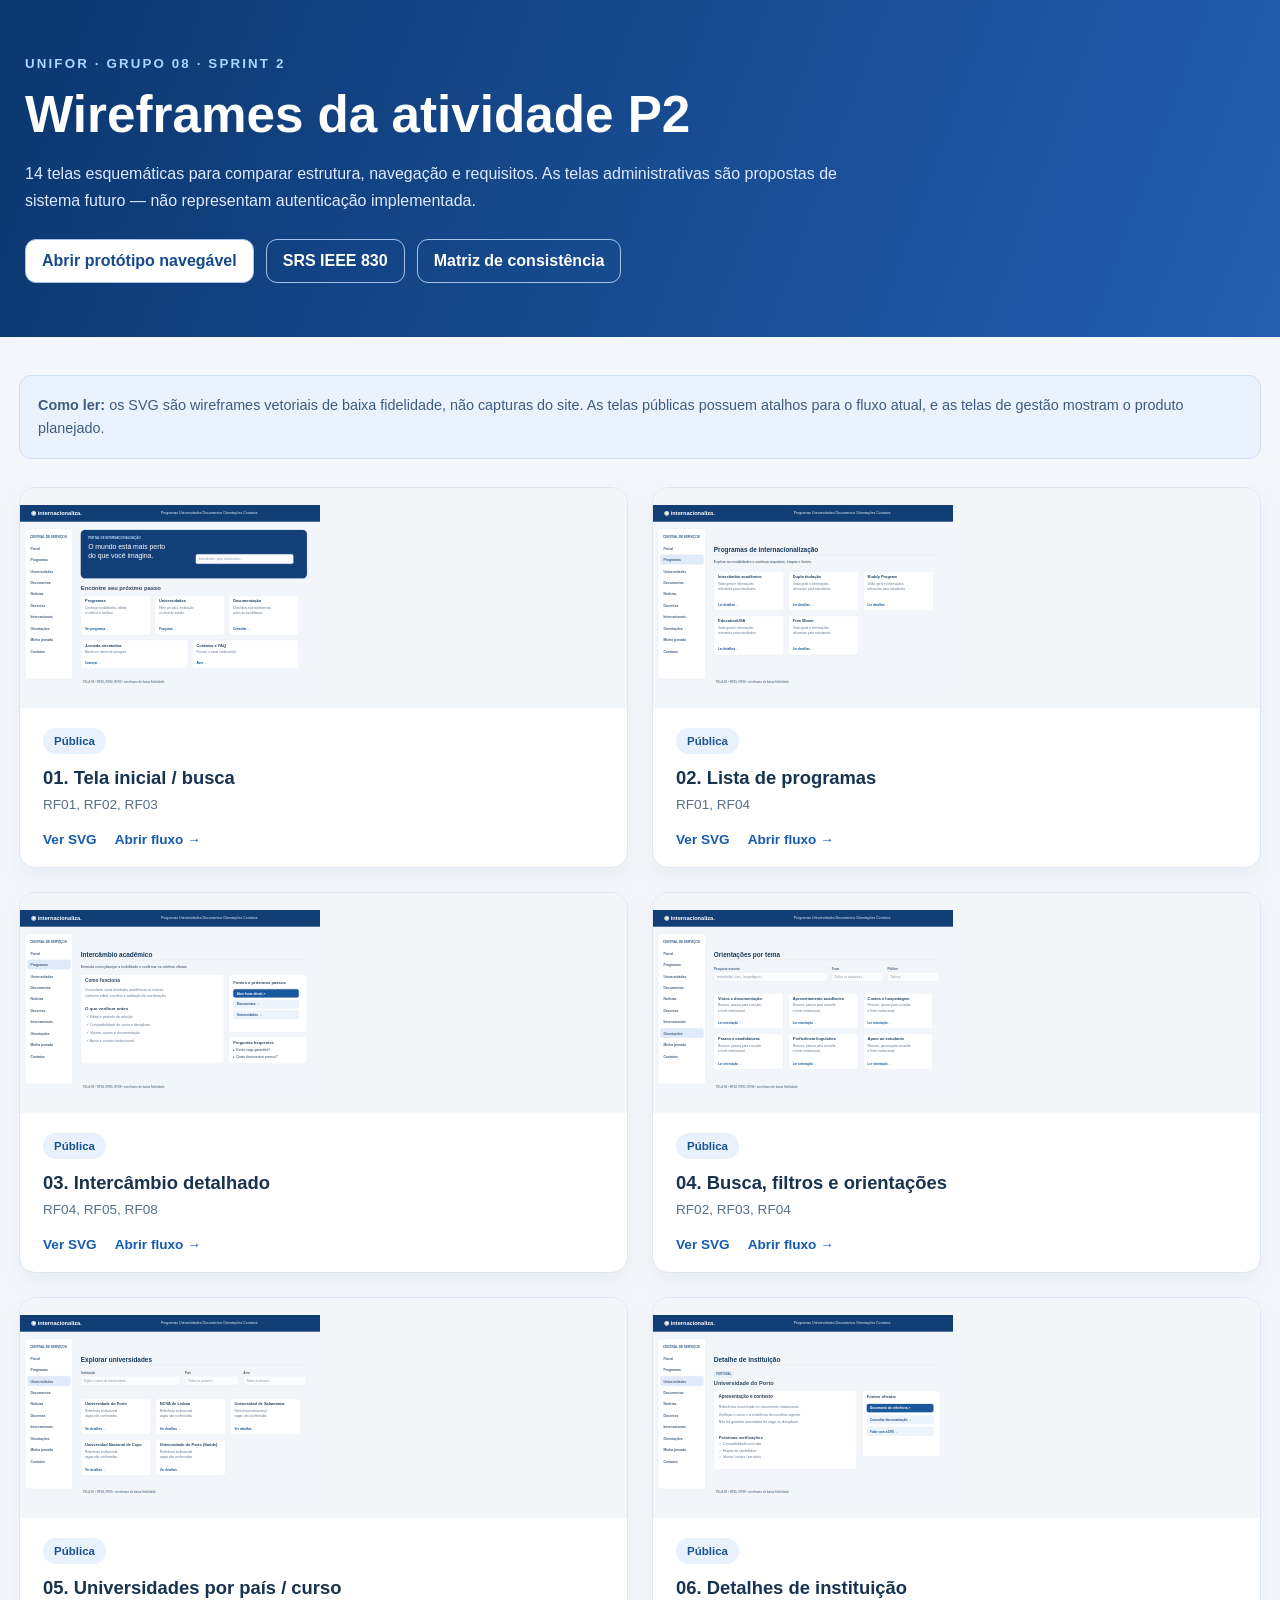
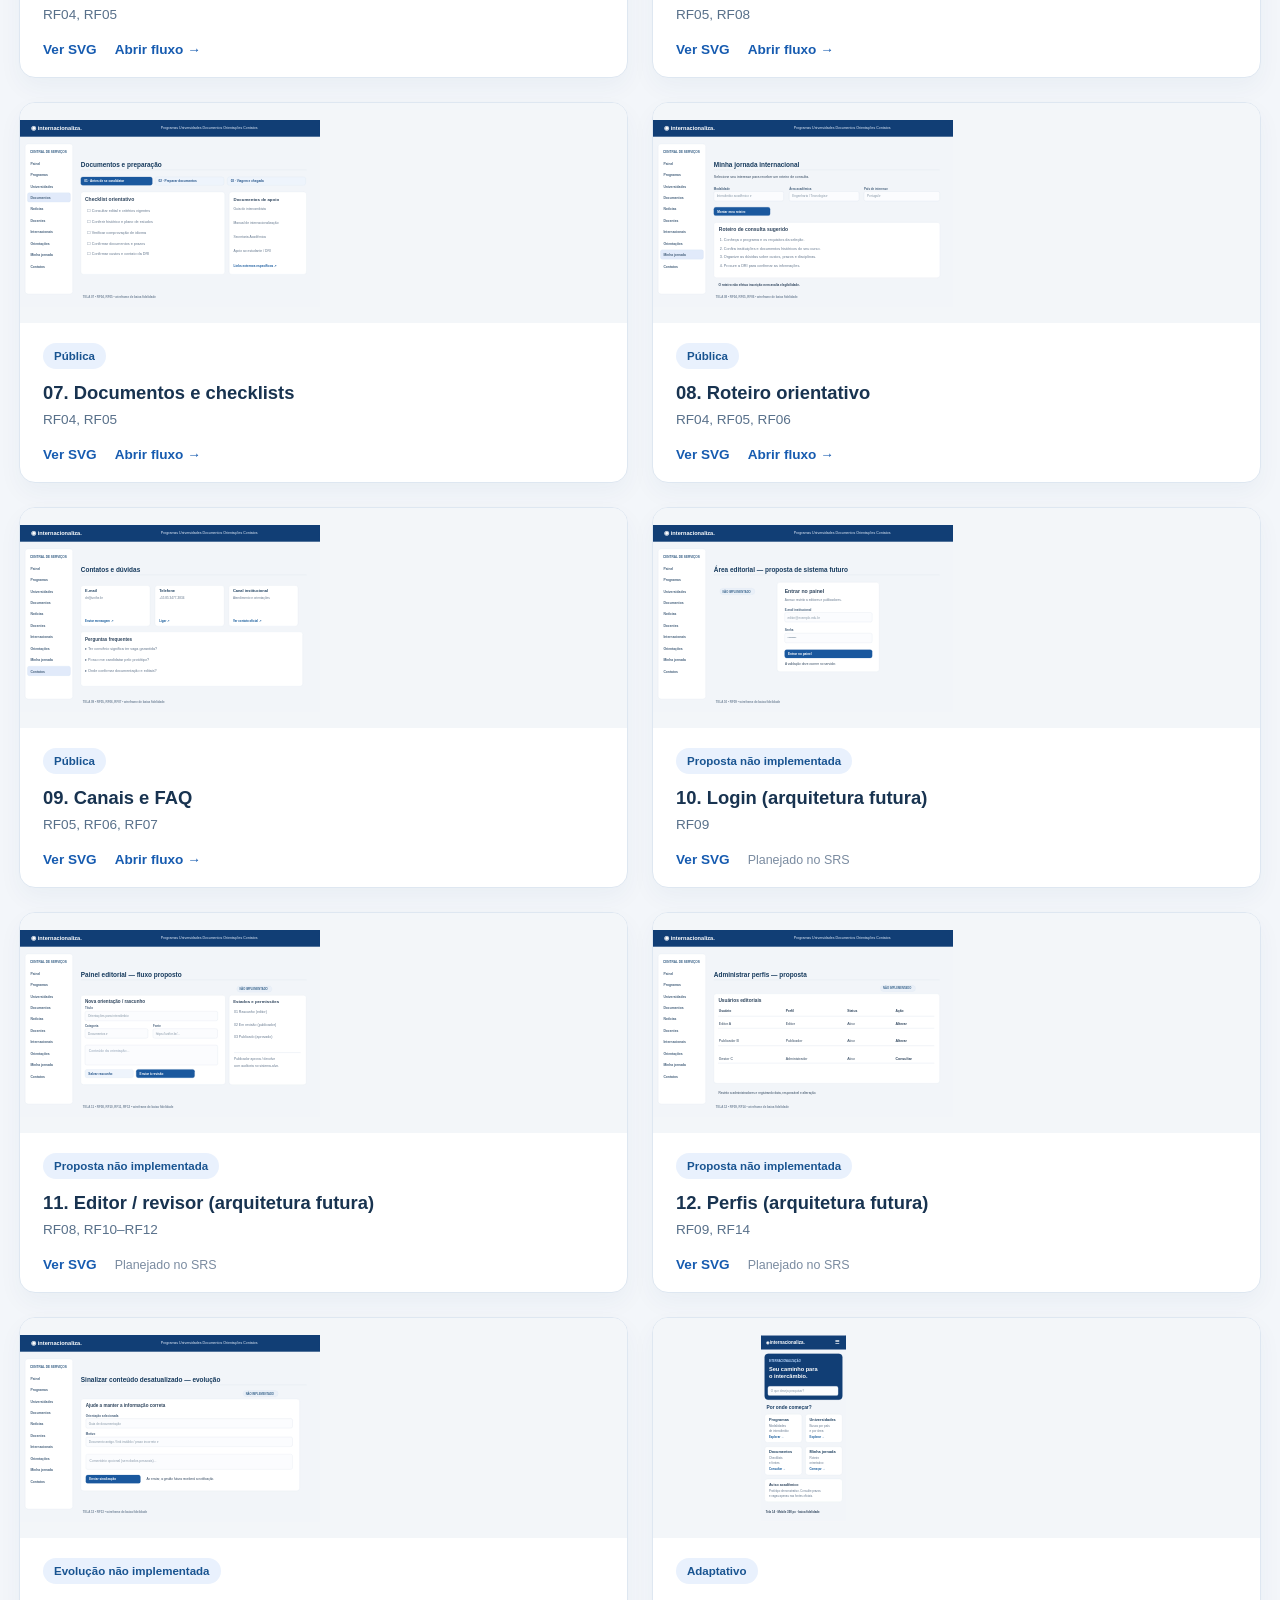
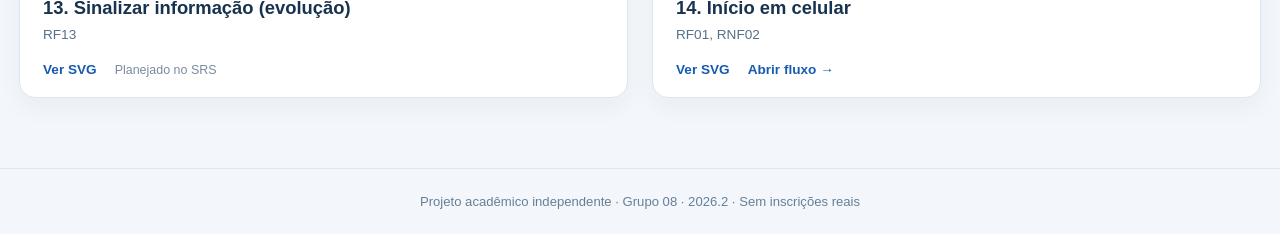
==== prototipo/wireframes/index.html @ 83072bd9 "feat(p2): SRS IEEE 830, UML revisada, matriz e 14 wireframes" ====
<!doctype html>
<html lang="pt-BR"><head><meta charset="UTF-8"><meta name="viewport" content="width=device-width,initial-scale=1"><meta name="description" content="Wireframes do Portal de Internacionalização do Grupo 08, Sprint 2">
<title>Wireframes P2 | Portal de Internacionalização — Grupo 08</title>
<style>
:root{font-family:Inter,Arial,sans-serif;color:#183350;background:#f3f6fa}*{box-sizing:border-box}body{margin:0}header{background:linear-gradient(110deg,#0b376f,#235eb0);color:white;padding:54px max(25px,calc((100vw - 1250px)/2))}header small{letter-spacing:.16em;color:#acd6ff;font-weight:800}header h1{font-size:clamp(2.1rem,4vw,3.3rem);margin:13px 0}header p{max-width:850px;line-height:1.7;color:#dfeaff}nav{display:flex;flex-wrap:wrap;gap:12px;margin-top:25px}nav a{border:1px solid #a6c2ea;padding:12px 16px;border-radius:11px;color:white;text-decoration:none;font-weight:700}nav a:first-child{background:#fff;color:#174a8b}.container{width:min(1250px,calc(100% - 38px));margin:38px auto 70px}.notice{background:#eaf2fe;border:1px solid #cee0f4;border-radius:12px;padding:18px;color:#405c7c;font-size:.9rem;line-height:1.6}.grid{display:grid;grid-template-columns:repeat(2,minmax(0,1fr));gap:24px;margin-top:28px}.card{background:white;border:1px solid #dee7f1;border-radius:16px;overflow:hidden;box-shadow:0 10px 25px #183f6b0b}.img{background:#f3f6f9;min-height:220px;display:flex;align-items:center}.img img{width:100%;display:block;aspect-ratio:16/10;object-fit:contain}.info{padding:20px 23px}.info h2{font-size:1.15rem;margin:13px 0 8px}.info p{color:#58708a;font-size:.85rem;margin:0}.tag{display:inline-block;background:#e9f1fd;padding:7px 11px;border-radius:30px;font-size:.72rem;font-weight:800;color:#195491}.links{display:flex;align-items:center;gap:18px;margin-top:20px;flex-wrap:wrap}.links a{color:#165bb0;font-weight:800;font-size:.85rem;text-decoration:none}.links span{color:#7a8ba0;font-size:.78rem}footer{text-align:center;border-top:1px solid #dce7ef;padding:25px;color:#667f99;font-size:.82rem}@media(max-width:780px){.grid{grid-template-columns:1fr}header{padding:36px 22px}.img{min-height:180px}}a:focus-visible{outline:3px solid #f8bb3b;outline-offset:4px}
</style>
</head><body><header><small>UNIFOR · GRUPO 08 · SPRINT 2</small><h1>Wireframes da atividade P2</h1><p>14 telas esquemáticas para comparar estrutura, navegação e requisitos. As telas administrativas são propostas de sistema futuro — não representam autenticação implementada.</p><nav><a href="../">Abrir protótipo navegável</a><a href="https://github.com/Ruan-levi/-requisitos-20262--grupo08/blob/main/Requisitos/Especificacao/06-SRS-IEEE830-P2.md">SRS IEEE 830</a><a href="https://github.com/Ruan-levi/-requisitos-20262--grupo08/blob/main/Requisitos/Especificacao/07-matriz-consistencia-P2.md">Matriz de consistência</a></nav></header><main class="container"><div class="notice"><strong>Como ler:</strong> os SVG são wireframes vetoriais de baixa fidelidade, não capturas do site. As telas públicas possuem atalhos para o fluxo atual, e as telas de gestão mostram o produto planejado.</div><section class="grid" aria-label="Lista de wireframes"><article class="card"><div class="img"><a href="./01-inicio.svg" aria-label="Visualizar Tela inicial / busca"><img src="./01-inicio.svg" alt="Wireframe Tela inicial / busca" loading="lazy"></a></div><div class="info"><span class="tag">Pública</span><h2>01. Tela inicial / busca</h2><p>RF01, RF02, RF03</p><div class="links"><a href="./01-inicio.svg">Ver SVG</a><a href="../#inicio">Abrir fluxo →</a></div></div></article>
<article class="card"><div class="img"><a href="./02-programas.svg" aria-label="Visualizar Lista de programas"><img src="./02-programas.svg" alt="Wireframe Lista de programas" loading="lazy"></a></div><div class="info"><span class="tag">Pública</span><h2>02. Lista de programas</h2><p>RF01, RF04</p><div class="links"><a href="./02-programas.svg">Ver SVG</a><a href="../#/programas">Abrir fluxo →</a></div></div></article>
<article class="card"><div class="img"><a href="./03-programa-detalhe.svg" aria-label="Visualizar Intercâmbio detalhado"><img src="./03-programa-detalhe.svg" alt="Wireframe Intercâmbio detalhado" loading="lazy"></a></div><div class="info"><span class="tag">Pública</span><h2>03. Intercâmbio detalhado</h2><p>RF04, RF05, RF08</p><div class="links"><a href="./03-programa-detalhe.svg">Ver SVG</a><a href="../#/programas/intercambio">Abrir fluxo →</a></div></div></article>
<article class="card"><div class="img"><a href="./04-orientacoes.svg" aria-label="Visualizar Busca, filtros e orientações"><img src="./04-orientacoes.svg" alt="Wireframe Busca, filtros e orientações" loading="lazy"></a></div><div class="info"><span class="tag">Pública</span><h2>04. Busca, filtros e orientações</h2><p>RF02, RF03, RF04</p><div class="links"><a href="./04-orientacoes.svg">Ver SVG</a><a href="../#/orientacoes">Abrir fluxo →</a></div></div></article>
<article class="card"><div class="img"><a href="./05-universidades.svg" aria-label="Visualizar Universidades por país / curso"><img src="./05-universidades.svg" alt="Wireframe Universidades por país / curso" loading="lazy"></a></div><div class="info"><span class="tag">Pública</span><h2>05. Universidades por país / curso</h2><p>RF04, RF05</p><div class="links"><a href="./05-universidades.svg">Ver SVG</a><a href="../#/universidades">Abrir fluxo →</a></div></div></article>
<article class="card"><div class="img"><a href="./06-universidade-detalhe.svg" aria-label="Visualizar Detalhes de instituição"><img src="./06-universidade-detalhe.svg" alt="Wireframe Detalhes de instituição" loading="lazy"></a></div><div class="info"><span class="tag">Pública</span><h2>06. Detalhes de instituição</h2><p>RF05, RF08</p><div class="links"><a href="./06-universidade-detalhe.svg">Ver SVG</a><a href="../#/universidades">Abrir fluxo →</a></div></div></article>
<article class="card"><div class="img"><a href="./07-documentacao.svg" aria-label="Visualizar Documentos e checklists"><img src="./07-documentacao.svg" alt="Wireframe Documentos e checklists" loading="lazy"></a></div><div class="info"><span class="tag">Pública</span><h2>07. Documentos e checklists</h2><p>RF04, RF05</p><div class="links"><a href="./07-documentacao.svg">Ver SVG</a><a href="../#/documentos">Abrir fluxo →</a></div></div></article>
<article class="card"><div class="img"><a href="./08-jornada.svg" aria-label="Visualizar Roteiro orientativo"><img src="./08-jornada.svg" alt="Wireframe Roteiro orientativo" loading="lazy"></a></div><div class="info"><span class="tag">Pública</span><h2>08. Roteiro orientativo</h2><p>RF04, RF05, RF06</p><div class="links"><a href="./08-jornada.svg">Ver SVG</a><a href="../#/planejar">Abrir fluxo →</a></div></div></article>
<article class="card"><div class="img"><a href="./09-contatos.svg" aria-label="Visualizar Canais e FAQ"><img src="./09-contatos.svg" alt="Wireframe Canais e FAQ" loading="lazy"></a></div><div class="info"><span class="tag">Pública</span><h2>09. Canais e FAQ</h2><p>RF05, RF06, RF07</p><div class="links"><a href="./09-contatos.svg">Ver SVG</a><a href="../#/contatos">Abrir fluxo →</a></div></div></article>
<article class="card"><div class="img"><a href="./10-login-editorial.svg" aria-label="Visualizar Login (arquitetura futura)"><img src="./10-login-editorial.svg" alt="Wireframe Login (arquitetura futura)" loading="lazy"></a></div><div class="info"><span class="tag">Proposta não implementada</span><h2>10. Login (arquitetura futura)</h2><p>RF09</p><div class="links"><a href="./10-login-editorial.svg">Ver SVG</a><span>Planejado no SRS</span></div></div></article>
<article class="card"><div class="img"><a href="./11-gestao-conteudo.svg" aria-label="Visualizar Editor / revisor (arquitetura futura)"><img src="./11-gestao-conteudo.svg" alt="Wireframe Editor / revisor (arquitetura futura)" loading="lazy"></a></div><div class="info"><span class="tag">Proposta não implementada</span><h2>11. Editor / revisor (arquitetura futura)</h2><p>RF08, RF10–RF12</p><div class="links"><a href="./11-gestao-conteudo.svg">Ver SVG</a><span>Planejado no SRS</span></div></div></article>
<article class="card"><div class="img"><a href="./12-permissoes.svg" aria-label="Visualizar Perfis (arquitetura futura)"><img src="./12-permissoes.svg" alt="Wireframe Perfis (arquitetura futura)" loading="lazy"></a></div><div class="info"><span class="tag">Proposta não implementada</span><h2>12. Perfis (arquitetura futura)</h2><p>RF09, RF14</p><div class="links"><a href="./12-permissoes.svg">Ver SVG</a><span>Planejado no SRS</span></div></div></article>
<article class="card"><div class="img"><a href="./13-sinalizacao.svg" aria-label="Visualizar Sinalizar informação (evolução)"><img src="./13-sinalizacao.svg" alt="Wireframe Sinalizar informação (evolução)" loading="lazy"></a></div><div class="info"><span class="tag">Evolução não implementada</span><h2>13. Sinalizar informação (evolução)</h2><p>RF13</p><div class="links"><a href="./13-sinalizacao.svg">Ver SVG</a><span>Planejado no SRS</span></div></div></article>
<article class="card"><div class="img"><a href="./14-inicio-mobile.svg" aria-label="Visualizar Início em celular"><img src="./14-inicio-mobile.svg" alt="Wireframe Início em celular" loading="lazy"></a></div><div class="info"><span class="tag">Adaptativo</span><h2>14. Início em celular</h2><p>RF01, RNF02</p><div class="links"><a href="./14-inicio-mobile.svg">Ver SVG</a><a href="../#inicio">Abrir fluxo →</a></div></div></article></section></main><footer>Projeto acadêmico independente · Grupo 08 · 2026.2 · Sem inscrições reais</footer></body></html>
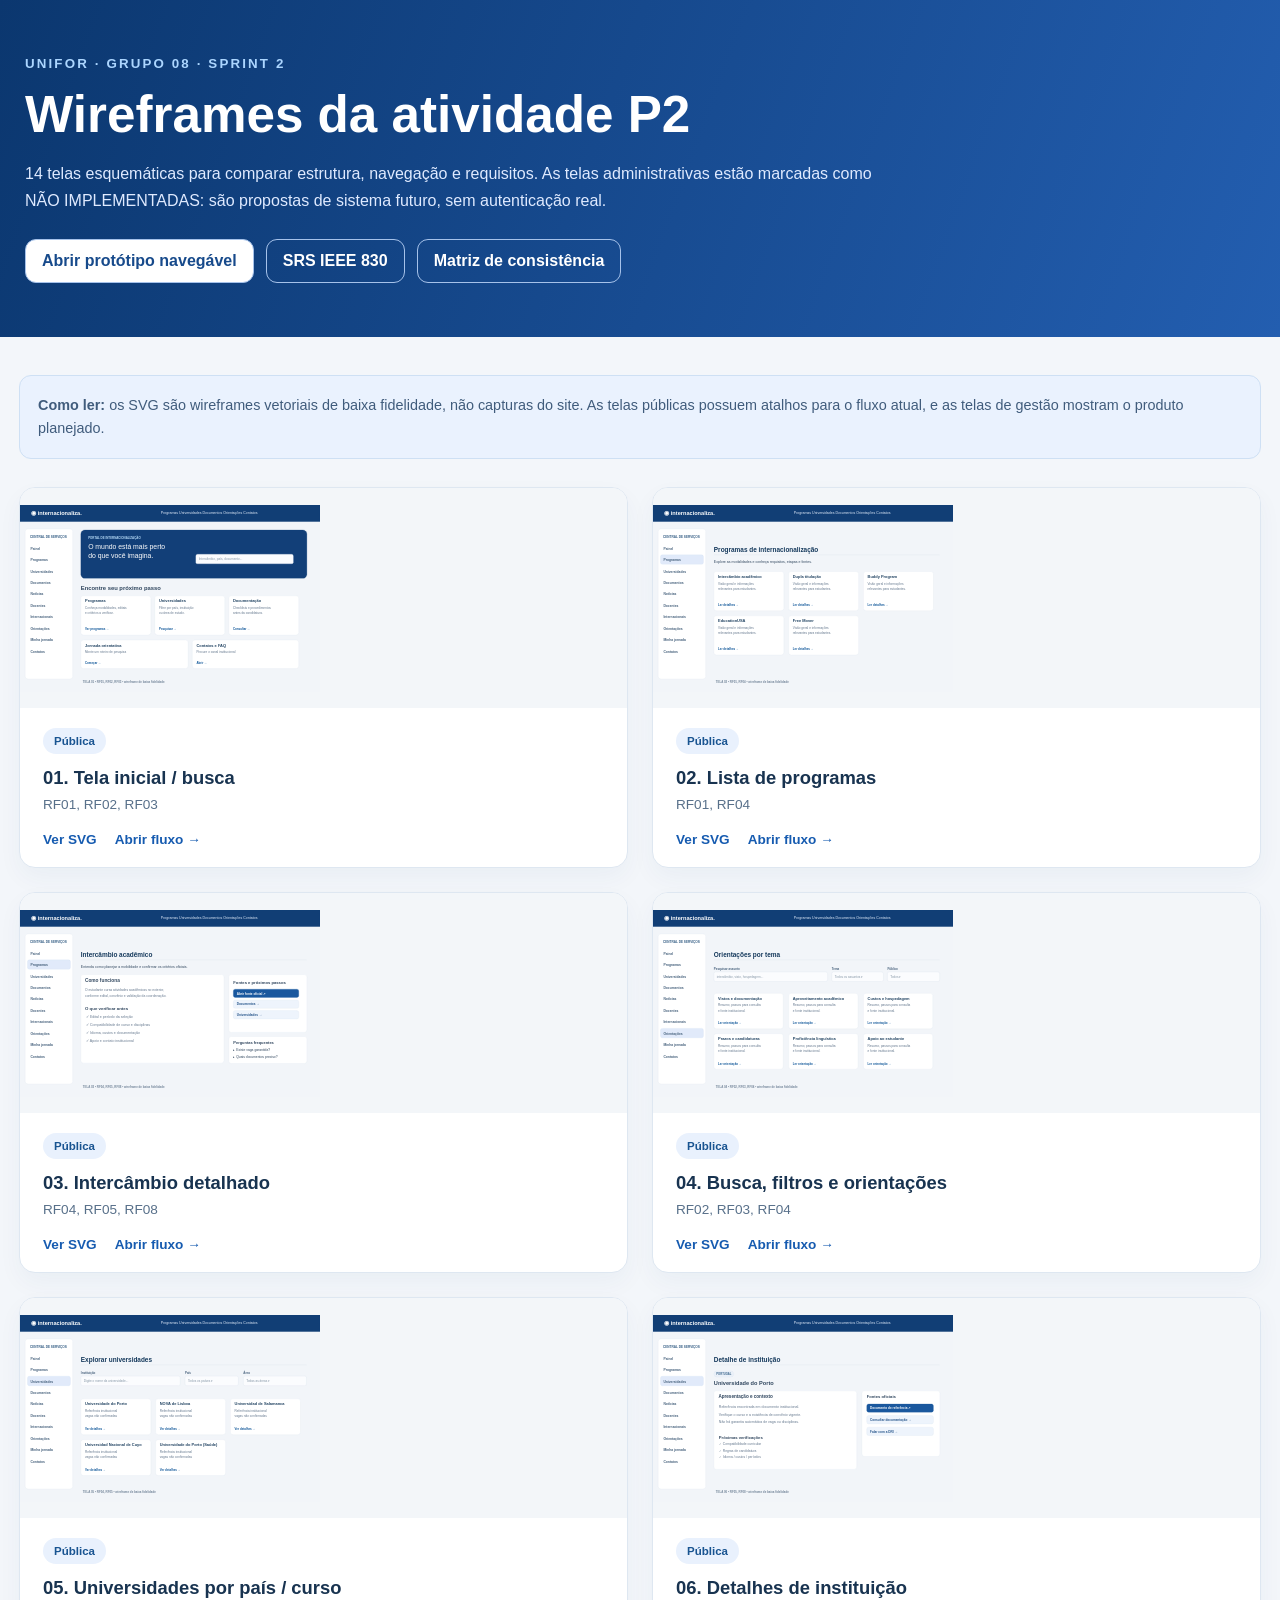
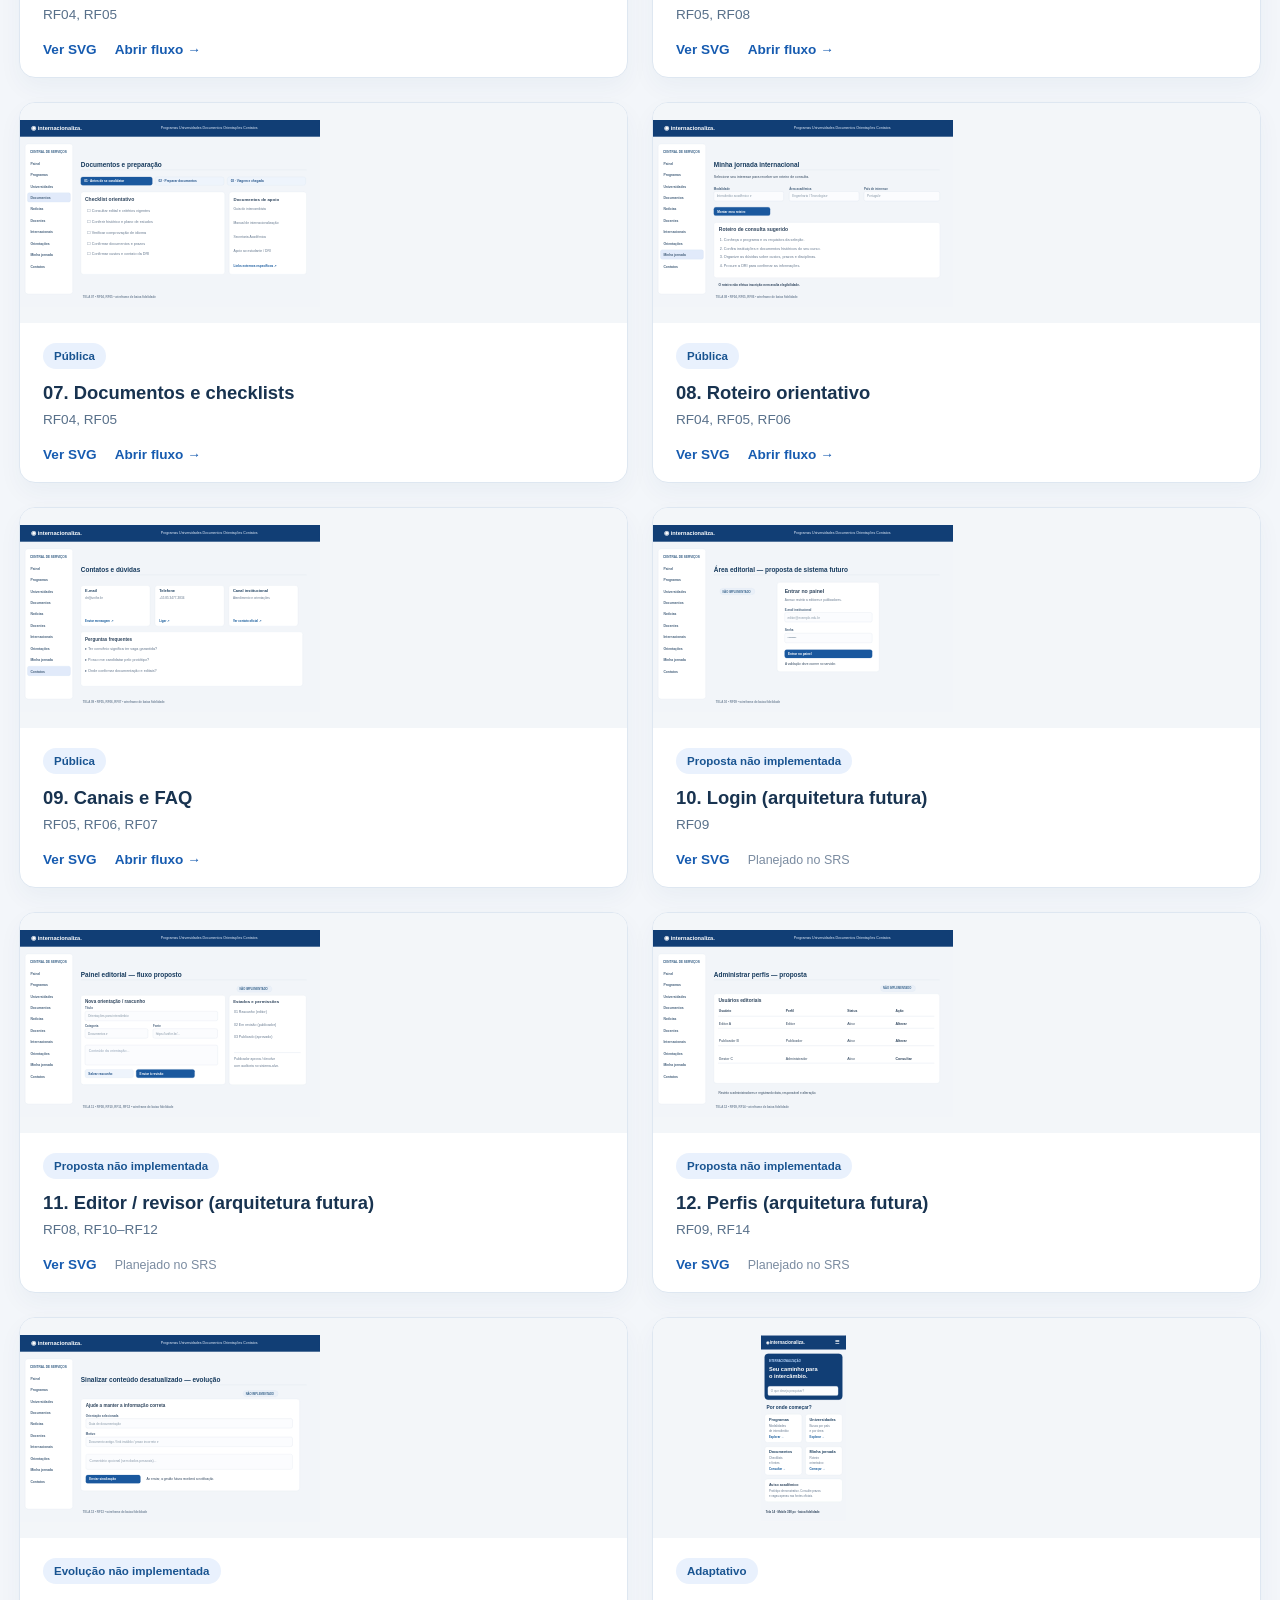
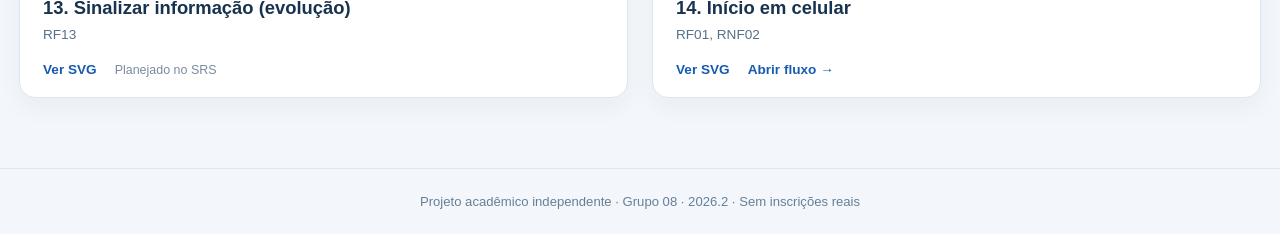
==== commit 685f9701: "fix(p2): explicitar escopo de wireframes e validar aviso flexivelmente" ====
--- a/prototipo/wireframes/index.html
+++ b/prototipo/wireframes/index.html
@@ -4,7 +4,7 @@
 <style>
 :root{font-family:Inter,Arial,sans-serif;color:#183350;background:#f3f6fa}*{box-sizing:border-box}body{margin:0}header{background:linear-gradient(110deg,#0b376f,#235eb0);color:white;padding:54px max(25px,calc((100vw - 1250px)/2))}header small{letter-spacing:.16em;color:#acd6ff;font-weight:800}header h1{font-size:clamp(2.1rem,4vw,3.3rem);margin:13px 0}header p{max-width:850px;line-height:1.7;color:#dfeaff}nav{display:flex;flex-wrap:wrap;gap:12px;margin-top:25px}nav a{border:1px solid #a6c2ea;padding:12px 16px;border-radius:11px;color:white;text-decoration:none;font-weight:700}nav a:first-child{background:#fff;color:#174a8b}.container{width:min(1250px,calc(100% - 38px));margin:38px auto 70px}.notice{background:#eaf2fe;border:1px solid #cee0f4;border-radius:12px;padding:18px;color:#405c7c;font-size:.9rem;line-height:1.6}.grid{display:grid;grid-template-columns:repeat(2,minmax(0,1fr));gap:24px;margin-top:28px}.card{background:white;border:1px solid #dee7f1;border-radius:16px;overflow:hidden;box-shadow:0 10px 25px #183f6b0b}.img{background:#f3f6f9;min-height:220px;display:flex;align-items:center}.img img{width:100%;display:block;aspect-ratio:16/10;object-fit:contain}.info{padding:20px 23px}.info h2{font-size:1.15rem;margin:13px 0 8px}.info p{color:#58708a;font-size:.85rem;margin:0}.tag{display:inline-block;background:#e9f1fd;padding:7px 11px;border-radius:30px;font-size:.72rem;font-weight:800;color:#195491}.links{display:flex;align-items:center;gap:18px;margin-top:20px;flex-wrap:wrap}.links a{color:#165bb0;font-weight:800;font-size:.85rem;text-decoration:none}.links span{color:#7a8ba0;font-size:.78rem}footer{text-align:center;border-top:1px solid #dce7ef;padding:25px;color:#667f99;font-size:.82rem}@media(max-width:780px){.grid{grid-template-columns:1fr}header{padding:36px 22px}.img{min-height:180px}}a:focus-visible{outline:3px solid #f8bb3b;outline-offset:4px}
 </style>
-</head><body><header><small>UNIFOR · GRUPO 08 · SPRINT 2</small><h1>Wireframes da atividade P2</h1><p>14 telas esquemáticas para comparar estrutura, navegação e requisitos. As telas administrativas são propostas de sistema futuro — não representam autenticação implementada.</p><nav><a href="../">Abrir protótipo navegável</a><a href="https://github.com/Ruan-levi/-requisitos-20262--grupo08/blob/main/Requisitos/Especificacao/06-SRS-IEEE830-P2.md">SRS IEEE 830</a><a href="https://github.com/Ruan-levi/-requisitos-20262--grupo08/blob/main/Requisitos/Especificacao/07-matriz-consistencia-P2.md">Matriz de consistência</a></nav></header><main class="container"><div class="notice"><strong>Como ler:</strong> os SVG são wireframes vetoriais de baixa fidelidade, não capturas do site. As telas públicas possuem atalhos para o fluxo atual, e as telas de gestão mostram o produto planejado.</div><section class="grid" aria-label="Lista de wireframes"><article class="card"><div class="img"><a href="./01-inicio.svg" aria-label="Visualizar Tela inicial / busca"><img src="./01-inicio.svg" alt="Wireframe Tela inicial / busca" loading="lazy"></a></div><div class="info"><span class="tag">Pública</span><h2>01. Tela inicial / busca</h2><p>RF01, RF02, RF03</p><div class="links"><a href="./01-inicio.svg">Ver SVG</a><a href="../#inicio">Abrir fluxo →</a></div></div></article>
+</head><body><header><small>UNIFOR · GRUPO 08 · SPRINT 2</small><h1>Wireframes da atividade P2</h1><p>14 telas esquemáticas para comparar estrutura, navegação e requisitos. As telas administrativas estão marcadas como NÃO IMPLEMENTADAS: são propostas de sistema futuro, sem autenticação real.</p><nav><a href="../">Abrir protótipo navegável</a><a href="https://github.com/Ruan-levi/-requisitos-20262--grupo08/blob/main/Requisitos/Especificacao/06-SRS-IEEE830-P2.md">SRS IEEE 830</a><a href="https://github.com/Ruan-levi/-requisitos-20262--grupo08/blob/main/Requisitos/Especificacao/07-matriz-consistencia-P2.md">Matriz de consistência</a></nav></header><main class="container"><div class="notice"><strong>Como ler:</strong> os SVG são wireframes vetoriais de baixa fidelidade, não capturas do site. As telas públicas possuem atalhos para o fluxo atual, e as telas de gestão mostram o produto planejado.</div><section class="grid" aria-label="Lista de wireframes"><article class="card"><div class="img"><a href="./01-inicio.svg" aria-label="Visualizar Tela inicial / busca"><img src="./01-inicio.svg" alt="Wireframe Tela inicial / busca" loading="lazy"></a></div><div class="info"><span class="tag">Pública</span><h2>01. Tela inicial / busca</h2><p>RF01, RF02, RF03</p><div class="links"><a href="./01-inicio.svg">Ver SVG</a><a href="../#inicio">Abrir fluxo →</a></div></div></article>
 <article class="card"><div class="img"><a href="./02-programas.svg" aria-label="Visualizar Lista de programas"><img src="./02-programas.svg" alt="Wireframe Lista de programas" loading="lazy"></a></div><div class="info"><span class="tag">Pública</span><h2>02. Lista de programas</h2><p>RF01, RF04</p><div class="links"><a href="./02-programas.svg">Ver SVG</a><a href="../#/programas">Abrir fluxo →</a></div></div></article>
 <article class="card"><div class="img"><a href="./03-programa-detalhe.svg" aria-label="Visualizar Intercâmbio detalhado"><img src="./03-programa-detalhe.svg" alt="Wireframe Intercâmbio detalhado" loading="lazy"></a></div><div class="info"><span class="tag">Pública</span><h2>03. Intercâmbio detalhado</h2><p>RF04, RF05, RF08</p><div class="links"><a href="./03-programa-detalhe.svg">Ver SVG</a><a href="../#/programas/intercambio">Abrir fluxo →</a></div></div></article>
 <article class="card"><div class="img"><a href="./04-orientacoes.svg" aria-label="Visualizar Busca, filtros e orientações"><img src="./04-orientacoes.svg" alt="Wireframe Busca, filtros e orientações" loading="lazy"></a></div><div class="info"><span class="tag">Pública</span><h2>04. Busca, filtros e orientações</h2><p>RF02, RF03, RF04</p><div class="links"><a href="./04-orientacoes.svg">Ver SVG</a><a href="../#/orientacoes">Abrir fluxo →</a></div></div></article>
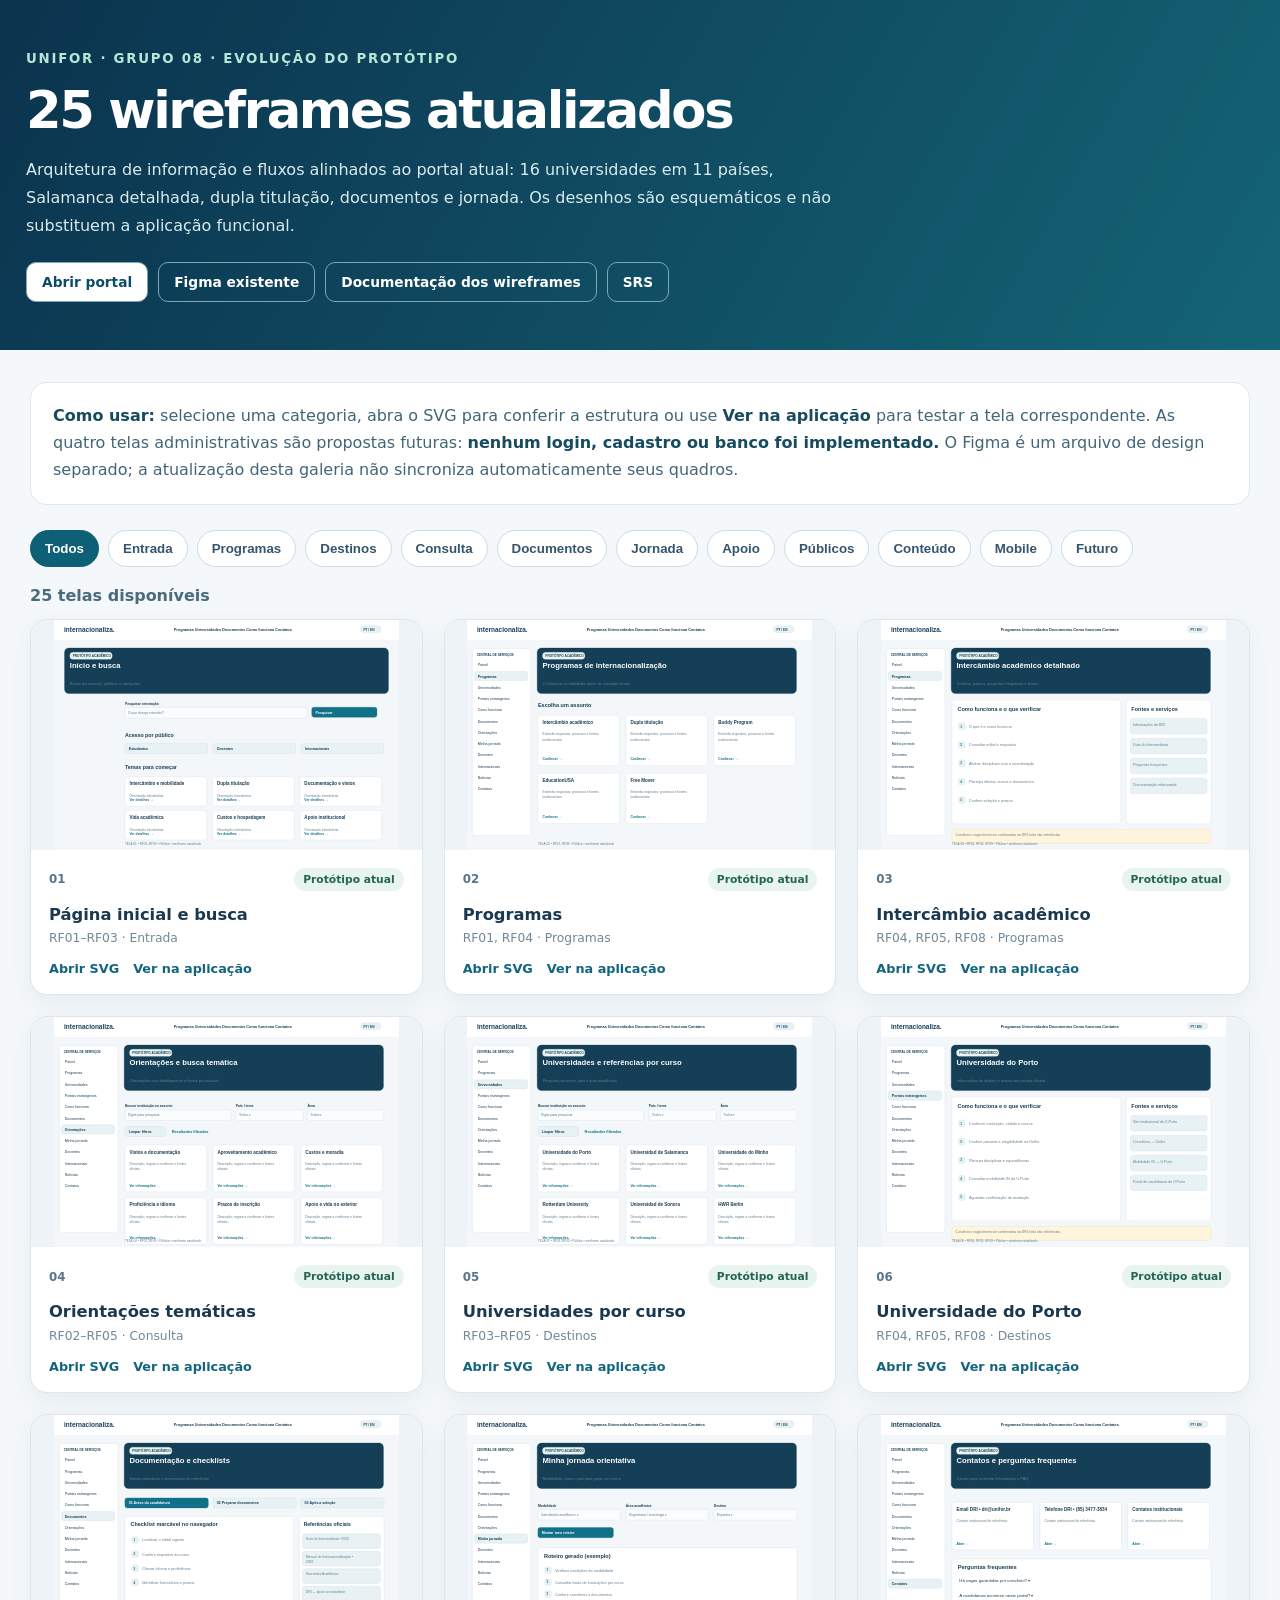
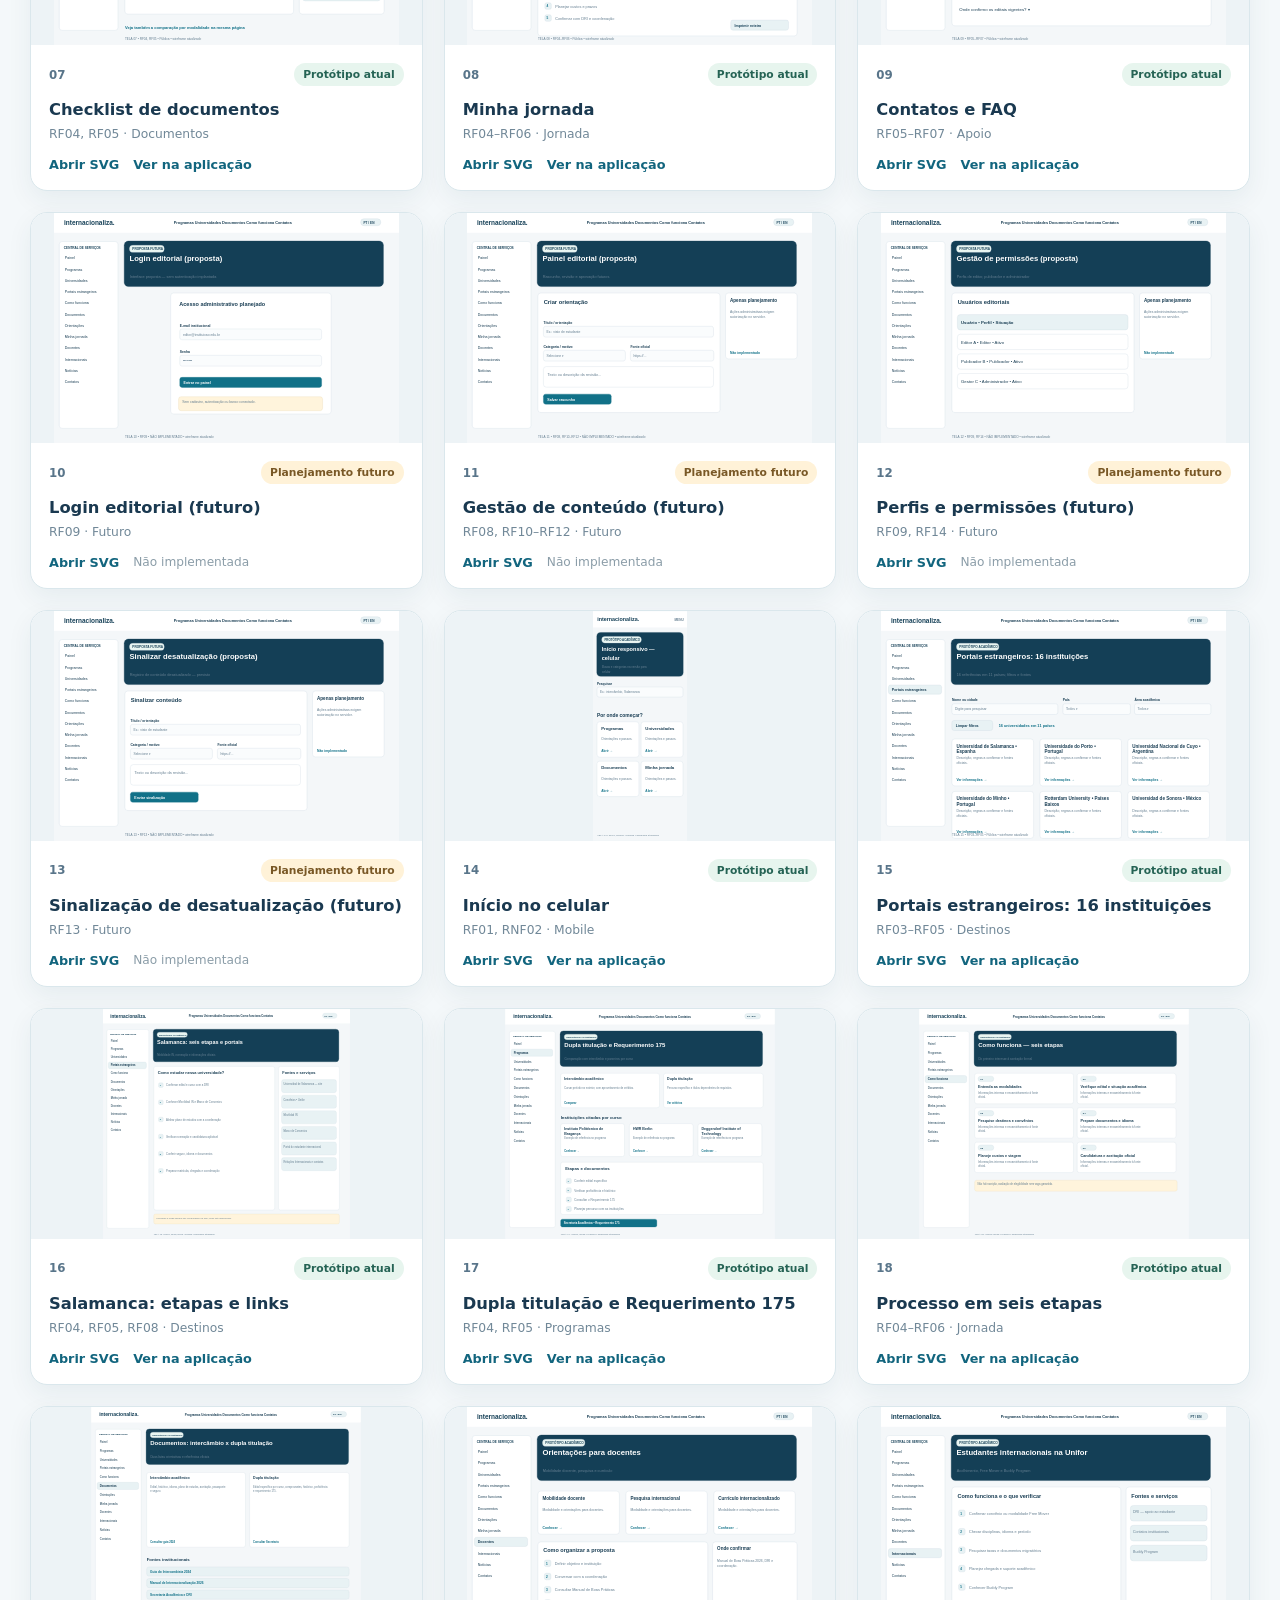
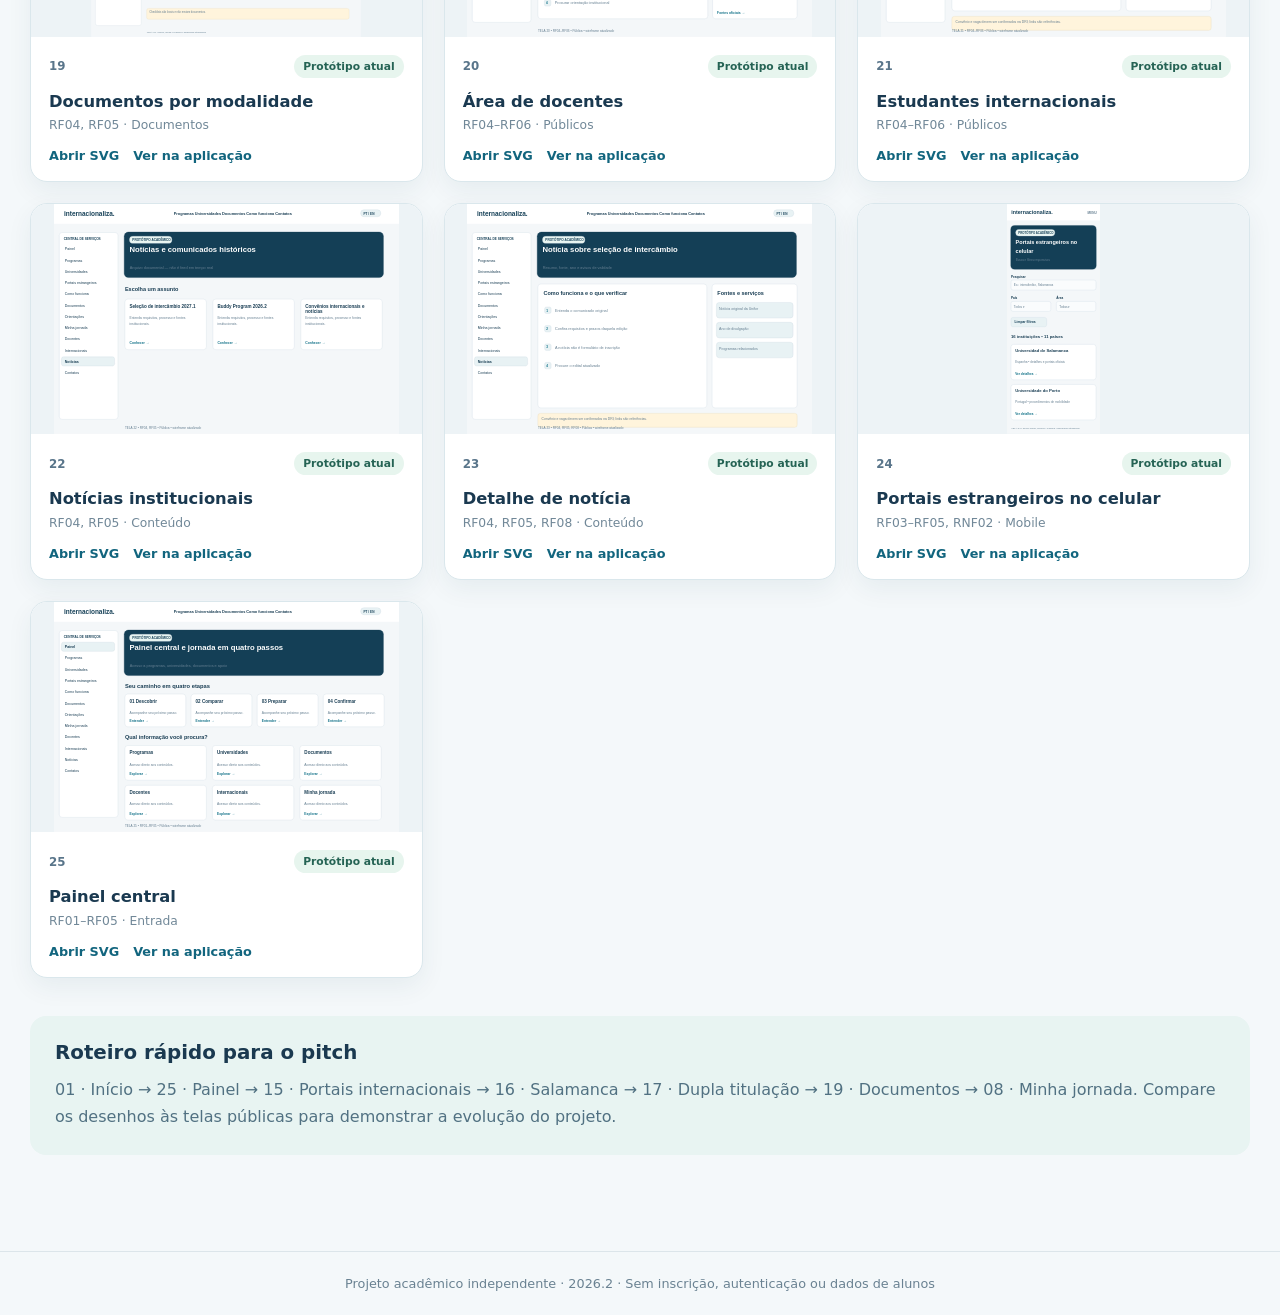
==== commit cd4b2d28: "docs(wireframes): alinhar 25 telas ao portal atual e preservar roadmap futuro" ====
--- a/prototipo/wireframes/index.html
+++ b/prototipo/wireframes/index.html
@@ -1,20 +1,36 @@
 <!doctype html>
-<html lang="pt-BR"><head><meta charset="UTF-8"><meta name="viewport" content="width=device-width,initial-scale=1"><meta name="description" content="Wireframes do Portal de Internacionalização do Grupo 08, Sprint 2">
-<title>Wireframes P2 | Portal de Internacionalização — Grupo 08</title>
+<html lang="pt-BR"><head><meta charset="UTF-8"><meta name="viewport" content="width=device-width,initial-scale=1"><meta name="description" content="25 wireframes atualizados a partir do Portal de Internacionalização do Grupo 08">
+<title>Wireframes atualizados · Grupo 08</title>
 <style>
-:root{font-family:Inter,Arial,sans-serif;color:#183350;background:#f3f6fa}*{box-sizing:border-box}body{margin:0}header{background:linear-gradient(110deg,#0b376f,#235eb0);color:white;padding:54px max(25px,calc((100vw - 1250px)/2))}header small{letter-spacing:.16em;color:#acd6ff;font-weight:800}header h1{font-size:clamp(2.1rem,4vw,3.3rem);margin:13px 0}header p{max-width:850px;line-height:1.7;color:#dfeaff}nav{display:flex;flex-wrap:wrap;gap:12px;margin-top:25px}nav a{border:1px solid #a6c2ea;padding:12px 16px;border-radius:11px;color:white;text-decoration:none;font-weight:700}nav a:first-child{background:#fff;color:#174a8b}.container{width:min(1250px,calc(100% - 38px));margin:38px auto 70px}.notice{background:#eaf2fe;border:1px solid #cee0f4;border-radius:12px;padding:18px;color:#405c7c;font-size:.9rem;line-height:1.6}.grid{display:grid;grid-template-columns:repeat(2,minmax(0,1fr));gap:24px;margin-top:28px}.card{background:white;border:1px solid #dee7f1;border-radius:16px;overflow:hidden;box-shadow:0 10px 25px #183f6b0b}.img{background:#f3f6f9;min-height:220px;display:flex;align-items:center}.img img{width:100%;display:block;aspect-ratio:16/10;object-fit:contain}.info{padding:20px 23px}.info h2{font-size:1.15rem;margin:13px 0 8px}.info p{color:#58708a;font-size:.85rem;margin:0}.tag{display:inline-block;background:#e9f1fd;padding:7px 11px;border-radius:30px;font-size:.72rem;font-weight:800;color:#195491}.links{display:flex;align-items:center;gap:18px;margin-top:20px;flex-wrap:wrap}.links a{color:#165bb0;font-weight:800;font-size:.85rem;text-decoration:none}.links span{color:#7a8ba0;font-size:.78rem}footer{text-align:center;border-top:1px solid #dce7ef;padding:25px;color:#667f99;font-size:.82rem}@media(max-width:780px){.grid{grid-template-columns:1fr}header{padding:36px 22px}.img{min-height:180px}}a:focus-visible{outline:3px solid #f8bb3b;outline-offset:4px}
-</style>
-</head><body><header><small>UNIFOR · GRUPO 08 · SPRINT 2</small><h1>Wireframes da atividade P2</h1><p>14 telas esquemáticas para comparar estrutura, navegação e requisitos. As telas administrativas estão marcadas como NÃO IMPLEMENTADAS: são propostas de sistema futuro, sem autenticação real.</p><nav><a href="../">Abrir protótipo navegável</a><a href="https://github.com/Ruan-levi/-requisitos-20262--grupo08/blob/main/Requisitos/Especificacao/06-SRS-IEEE830-P2.md">SRS IEEE 830</a><a href="https://github.com/Ruan-levi/-requisitos-20262--grupo08/blob/main/Requisitos/Especificacao/07-matriz-consistencia-P2.md">Matriz de consistência</a></nav></header><main class="container"><div class="notice"><strong>Como ler:</strong> os SVG são wireframes vetoriais de baixa fidelidade, não capturas do site. As telas públicas possuem atalhos para o fluxo atual, e as telas de gestão mostram o produto planejado.</div><section class="grid" aria-label="Lista de wireframes"><article class="card"><div class="img"><a href="./01-inicio.svg" aria-label="Visualizar Tela inicial / busca"><img src="./01-inicio.svg" alt="Wireframe Tela inicial / busca" loading="lazy"></a></div><div class="info"><span class="tag">Pública</span><h2>01. Tela inicial / busca</h2><p>RF01, RF02, RF03</p><div class="links"><a href="./01-inicio.svg">Ver SVG</a><a href="../#inicio">Abrir fluxo →</a></div></div></article>
-<article class="card"><div class="img"><a href="./02-programas.svg" aria-label="Visualizar Lista de programas"><img src="./02-programas.svg" alt="Wireframe Lista de programas" loading="lazy"></a></div><div class="info"><span class="tag">Pública</span><h2>02. Lista de programas</h2><p>RF01, RF04</p><div class="links"><a href="./02-programas.svg">Ver SVG</a><a href="../#/programas">Abrir fluxo →</a></div></div></article>
-<article class="card"><div class="img"><a href="./03-programa-detalhe.svg" aria-label="Visualizar Intercâmbio detalhado"><img src="./03-programa-detalhe.svg" alt="Wireframe Intercâmbio detalhado" loading="lazy"></a></div><div class="info"><span class="tag">Pública</span><h2>03. Intercâmbio detalhado</h2><p>RF04, RF05, RF08</p><div class="links"><a href="./03-programa-detalhe.svg">Ver SVG</a><a href="../#/programas/intercambio">Abrir fluxo →</a></div></div></article>
-<article class="card"><div class="img"><a href="./04-orientacoes.svg" aria-label="Visualizar Busca, filtros e orientações"><img src="./04-orientacoes.svg" alt="Wireframe Busca, filtros e orientações" loading="lazy"></a></div><div class="info"><span class="tag">Pública</span><h2>04. Busca, filtros e orientações</h2><p>RF02, RF03, RF04</p><div class="links"><a href="./04-orientacoes.svg">Ver SVG</a><a href="../#/orientacoes">Abrir fluxo →</a></div></div></article>
-<article class="card"><div class="img"><a href="./05-universidades.svg" aria-label="Visualizar Universidades por país / curso"><img src="./05-universidades.svg" alt="Wireframe Universidades por país / curso" loading="lazy"></a></div><div class="info"><span class="tag">Pública</span><h2>05. Universidades por país / curso</h2><p>RF04, RF05</p><div class="links"><a href="./05-universidades.svg">Ver SVG</a><a href="../#/universidades">Abrir fluxo →</a></div></div></article>
-<article class="card"><div class="img"><a href="./06-universidade-detalhe.svg" aria-label="Visualizar Detalhes de instituição"><img src="./06-universidade-detalhe.svg" alt="Wireframe Detalhes de instituição" loading="lazy"></a></div><div class="info"><span class="tag">Pública</span><h2>06. Detalhes de instituição</h2><p>RF05, RF08</p><div class="links"><a href="./06-universidade-detalhe.svg">Ver SVG</a><a href="../#/universidades">Abrir fluxo →</a></div></div></article>
-<article class="card"><div class="img"><a href="./07-documentacao.svg" aria-label="Visualizar Documentos e checklists"><img src="./07-documentacao.svg" alt="Wireframe Documentos e checklists" loading="lazy"></a></div><div class="info"><span class="tag">Pública</span><h2>07. Documentos e checklists</h2><p>RF04, RF05</p><div class="links"><a href="./07-documentacao.svg">Ver SVG</a><a href="../#/documentos">Abrir fluxo →</a></div></div></article>
-<article class="card"><div class="img"><a href="./08-jornada.svg" aria-label="Visualizar Roteiro orientativo"><img src="./08-jornada.svg" alt="Wireframe Roteiro orientativo" loading="lazy"></a></div><div class="info"><span class="tag">Pública</span><h2>08. Roteiro orientativo</h2><p>RF04, RF05, RF06</p><div class="links"><a href="./08-jornada.svg">Ver SVG</a><a href="../#/planejar">Abrir fluxo →</a></div></div></article>
-<article class="card"><div class="img"><a href="./09-contatos.svg" aria-label="Visualizar Canais e FAQ"><img src="./09-contatos.svg" alt="Wireframe Canais e FAQ" loading="lazy"></a></div><div class="info"><span class="tag">Pública</span><h2>09. Canais e FAQ</h2><p>RF05, RF06, RF07</p><div class="links"><a href="./09-contatos.svg">Ver SVG</a><a href="../#/contatos">Abrir fluxo →</a></div></div></article>
-<article class="card"><div class="img"><a href="./10-login-editorial.svg" aria-label="Visualizar Login (arquitetura futura)"><img src="./10-login-editorial.svg" alt="Wireframe Login (arquitetura futura)" loading="lazy"></a></div><div class="info"><span class="tag">Proposta não implementada</span><h2>10. Login (arquitetura futura)</h2><p>RF09</p><div class="links"><a href="./10-login-editorial.svg">Ver SVG</a><span>Planejado no SRS</span></div></div></article>
-<article class="card"><div class="img"><a href="./11-gestao-conteudo.svg" aria-label="Visualizar Editor / revisor (arquitetura futura)"><img src="./11-gestao-conteudo.svg" alt="Wireframe Editor / revisor (arquitetura futura)" loading="lazy"></a></div><div class="info"><span class="tag">Proposta não implementada</span><h2>11. Editor / revisor (arquitetura futura)</h2><p>RF08, RF10–RF12</p><div class="links"><a href="./11-gestao-conteudo.svg">Ver SVG</a><span>Planejado no SRS</span></div></div></article>
-<article class="card"><div class="img"><a href="./12-permissoes.svg" aria-label="Visualizar Perfis (arquitetura futura)"><img src="./12-permissoes.svg" alt="Wireframe Perfis (arquitetura futura)" loading="lazy"></a></div><div class="info"><span class="tag">Proposta não implementada</span><h2>12. Perfis (arquitetura futura)</h2><p>RF09, RF14</p><div class="links"><a href="./12-permissoes.svg">Ver SVG</a><span>Planejado no SRS</span></div></div></article>
-<article class="card"><div class="img"><a href="./13-sinalizacao.svg" aria-label="Visualizar Sinalizar informação (evolução)"><img src="./13-sinalizacao.svg" alt="Wireframe Sinalizar informação (evolução)" loading="lazy"></a></div><div class="info"><span class="tag">Evolução não implementada</span><h2>13. Sinalizar informação (evolução)</h2><p>RF13</p><div class="links"><a href="./13-sinalizacao.svg">Ver SVG</a><span>Planejado no SRS</span></div></div></article>
-<article class="card"><div class="img"><a href="./14-inicio-mobile.svg" aria-label="Visualizar Início em celular"><img src="./14-inicio-mobile.svg" alt="Wireframe Início em celular" loading="lazy"></a></div><div class="info"><span class="tag">Adaptativo</span><h2>14. Início em celular</h2><p>RF01, RNF02</p><div class="links"><a href="./14-inicio-mobile.svg">Ver SVG</a><a href="../#inicio">Abrir fluxo →</a></div></div></article></section></main><footer>Projeto acadêmico independente · Grupo 08 · 2026.2 · Sem inscrições reais</footer></body></html>+:root{font-family:Inter,system-ui,-apple-system,"Segoe UI",sans-serif;background:#f4f8fa;color:#1a3950}*{box-sizing:border-box}body{margin:0}a{color:#12657e;text-underline-offset:3px}header{padding:48px max(26px,calc((100vw - 1240px)/2));background:linear-gradient(120deg,#0b334e,#146475);color:white}header small{font-weight:800;letter-spacing:.13em;color:#b7e6d6}h1{margin:13px 0;font-size:clamp(2rem,4vw,3.3rem);letter-spacing:-.045em}header p{max-width:840px;line-height:1.75;color:#daeaed}nav{display:flex;flex-wrap:wrap;gap:10px;margin:22px 0 0}nav a{border:1px solid #7ca8b5;color:white;padding:11px 15px;border-radius:10px;text-decoration:none;font-weight:750;font-size:.86rem}nav a:first-child{background:white;color:#0b4d68}main{max-width:1260px;margin:auto;padding:32px 20px 72px}.summary{background:white;border:1px solid #dce9ee;border-radius:16px;padding:20px 22px;line-height:1.68;color:#426577}.summary strong{color:#174b60}.filters{display:flex;flex-wrap:wrap;gap:9px;margin:25px 0 19px}.filters button{border:1px solid #c9dce4;background:white;border-radius:999px;padding:10px 14px;color:#35556c;font-weight:720;cursor:pointer}.filters button[aria-pressed="true"]{background:#0e6076;color:white;border-color:#0e6076}.counter{font-weight:750;color:#496b7a;margin-bottom:14px}.grid{display:grid;grid-template-columns:repeat(3,minmax(0,1fr));gap:21px}.card{border:1px solid #dae7ec;border-radius:17px;background:white;overflow:hidden;box-shadow:0 9px 26px #153c5510}.card[hidden]{display:none!important}.preview{background:#edf3f6;min-height:190px}.preview img{width:100%;height:230px;display:block;object-fit:contain}.card-body{padding:18px}.meta{display:flex;justify-content:space-between;gap:8px;align-items:center}.index{font-size:.74rem;font-weight:850;color:#59758a}.tag{padding:5px 9px;border-radius:100px;font-size:.67rem;font-weight:790}.tag.public{background:#e7f5ee;color:#256354}.tag.future{background:#fff2d8;color:#795826}.card h2{font-size:1.02rem;line-height:1.4;margin:13px 0 5px}.card p{font-size:.77rem;color:#718898;margin:0}.actions{display:flex;gap:14px;flex-wrap:wrap;margin-top:16px}.actions a{font-size:.8rem;font-weight:750;text-decoration:none}.actions span{font-size:.76rem;color:#8b9da8}section.flow{margin:38px 0 24px;padding:25px;background:#e8f4f2;border-radius:16px}.flow h2{margin:0 0 12px;font-size:1.24rem}.flow p{margin:0;color:#517182;line-height:1.7}footer{border-top:1px solid #dce5ea;color:#6a8292;text-align:center;padding:24px;font-size:.8rem}button:focus-visible,a:focus-visible{outline:3px solid #f4b444;outline-offset:3px}
+@media(max-width:1000px){.grid{grid-template-columns:repeat(2,minmax(0,1fr))}}
+@media(max-width:650px){.grid{grid-template-columns:1fr}.preview img{height:230px}header{padding:35px 20px}}
+</style></head><body><header><small>UNIFOR · GRUPO 08 · EVOLUÇÃO DO PROTÓTIPO</small><h1>25 wireframes atualizados</h1><p>Arquitetura de informação e fluxos alinhados ao portal atual: 16 universidades em 11 países, Salamanca detalhada, dupla titulação, documentos e jornada. Os desenhos são esquemáticos e não substituem a aplicação funcional.</p><nav><a href="../#/painel">Abrir portal</a><a href="https://www.figma.com/design/wINNQ9DbvhYKjjxyRV2lYc">Figma existente</a><a href="https://github.com/Ruan-levi/-requisitos-20262--grupo08/blob/main/prototipo/wireframes/README.md">Documentação dos wireframes</a><a href="https://github.com/Ruan-levi/-requisitos-20262--grupo08/blob/main/Requisitos/Especificacao/06-SRS-IEEE830-P2.md">SRS</a></nav></header>
+<main><div class="summary"><strong>Como usar:</strong> selecione uma categoria, abra o SVG para conferir a estrutura ou use <strong>Ver na aplicação</strong> para testar a tela correspondente. As quatro telas administrativas são propostas futuras: <strong>nenhum login, cadastro ou banco foi implementado.</strong> O Figma é um arquivo de design separado; a atualização desta galeria não sincroniza automaticamente seus quadros.</div>
+<div class="filters" role="group" aria-label="Filtrar wireframes"><button type="button" data-filter="Todos" aria-pressed="true">Todos</button><button type="button" data-filter="Entrada" aria-pressed="false">Entrada</button><button type="button" data-filter="Programas" aria-pressed="false">Programas</button><button type="button" data-filter="Destinos" aria-pressed="false">Destinos</button><button type="button" data-filter="Consulta" aria-pressed="false">Consulta</button><button type="button" data-filter="Documentos" aria-pressed="false">Documentos</button><button type="button" data-filter="Jornada" aria-pressed="false">Jornada</button><button type="button" data-filter="Apoio" aria-pressed="false">Apoio</button><button type="button" data-filter="Públicos" aria-pressed="false">Públicos</button><button type="button" data-filter="Conteúdo" aria-pressed="false">Conteúdo</button><button type="button" data-filter="Mobile" aria-pressed="false">Mobile</button><button type="button" data-filter="Futuro" aria-pressed="false">Futuro</button></div><p class="counter" id="count" role="status" aria-live="polite">25 telas disponíveis</p><section class="grid" aria-label="Galeria dos wireframes"><article class="card" data-group="Entrada"><div class="preview"><a href="./01-inicio.svg" aria-label="Ver desenho da tela 01: Página inicial e busca"><img src="./01-inicio.svg" loading="lazy" alt="Wireframe Página inicial e busca"></a></div><div class="card-body"><div class="meta"><span class="index">01</span><span class="tag public">Protótipo atual</span></div><h2>Página inicial e busca</h2><p>RF01–RF03 · Entrada</p><div class="actions"><a href="./01-inicio.svg">Abrir SVG</a><a href="../#inicio">Ver na aplicação</a></div></div></article>
+<article class="card" data-group="Programas"><div class="preview"><a href="./02-programas.svg" aria-label="Ver desenho da tela 02: Programas"><img src="./02-programas.svg" loading="lazy" alt="Wireframe Programas"></a></div><div class="card-body"><div class="meta"><span class="index">02</span><span class="tag public">Protótipo atual</span></div><h2>Programas</h2><p>RF01, RF04 · Programas</p><div class="actions"><a href="./02-programas.svg">Abrir SVG</a><a href="../#/programas">Ver na aplicação</a></div></div></article>
+<article class="card" data-group="Programas"><div class="preview"><a href="./03-programa-detalhe.svg" aria-label="Ver desenho da tela 03: Intercâmbio acadêmico"><img src="./03-programa-detalhe.svg" loading="lazy" alt="Wireframe Intercâmbio acadêmico"></a></div><div class="card-body"><div class="meta"><span class="index">03</span><span class="tag public">Protótipo atual</span></div><h2>Intercâmbio acadêmico</h2><p>RF04, RF05, RF08 · Programas</p><div class="actions"><a href="./03-programa-detalhe.svg">Abrir SVG</a><a href="../#/programas/intercambio">Ver na aplicação</a></div></div></article>
+<article class="card" data-group="Consulta"><div class="preview"><a href="./04-orientacoes.svg" aria-label="Ver desenho da tela 04: Orientações temáticas"><img src="./04-orientacoes.svg" loading="lazy" alt="Wireframe Orientações temáticas"></a></div><div class="card-body"><div class="meta"><span class="index">04</span><span class="tag public">Protótipo atual</span></div><h2>Orientações temáticas</h2><p>RF02–RF05 · Consulta</p><div class="actions"><a href="./04-orientacoes.svg">Abrir SVG</a><a href="../#/orientacoes">Ver na aplicação</a></div></div></article>
+<article class="card" data-group="Destinos"><div class="preview"><a href="./05-universidades.svg" aria-label="Ver desenho da tela 05: Universidades por curso"><img src="./05-universidades.svg" loading="lazy" alt="Wireframe Universidades por curso"></a></div><div class="card-body"><div class="meta"><span class="index">05</span><span class="tag public">Protótipo atual</span></div><h2>Universidades por curso</h2><p>RF03–RF05 · Destinos</p><div class="actions"><a href="./05-universidades.svg">Abrir SVG</a><a href="../#/universidades">Ver na aplicação</a></div></div></article>
+<article class="card" data-group="Destinos"><div class="preview"><a href="./06-universidade-detalhe.svg" aria-label="Ver desenho da tela 06: Universidade do Porto"><img src="./06-universidade-detalhe.svg" loading="lazy" alt="Wireframe Universidade do Porto"></a></div><div class="card-body"><div class="meta"><span class="index">06</span><span class="tag public">Protótipo atual</span></div><h2>Universidade do Porto</h2><p>RF04, RF05, RF08 · Destinos</p><div class="actions"><a href="./06-universidade-detalhe.svg">Abrir SVG</a><a href="../#/destinos/porto">Ver na aplicação</a></div></div></article>
+<article class="card" data-group="Documentos"><div class="preview"><a href="./07-documentacao.svg" aria-label="Ver desenho da tela 07: Checklist de documentos"><img src="./07-documentacao.svg" loading="lazy" alt="Wireframe Checklist de documentos"></a></div><div class="card-body"><div class="meta"><span class="index">07</span><span class="tag public">Protótipo atual</span></div><h2>Checklist de documentos</h2><p>RF04, RF05 · Documentos</p><div class="actions"><a href="./07-documentacao.svg">Abrir SVG</a><a href="../#/documentos">Ver na aplicação</a></div></div></article>
+<article class="card" data-group="Jornada"><div class="preview"><a href="./08-jornada.svg" aria-label="Ver desenho da tela 08: Minha jornada"><img src="./08-jornada.svg" loading="lazy" alt="Wireframe Minha jornada"></a></div><div class="card-body"><div class="meta"><span class="index">08</span><span class="tag public">Protótipo atual</span></div><h2>Minha jornada</h2><p>RF04–RF06 · Jornada</p><div class="actions"><a href="./08-jornada.svg">Abrir SVG</a><a href="../#/planejar">Ver na aplicação</a></div></div></article>
+<article class="card" data-group="Apoio"><div class="preview"><a href="./09-contatos.svg" aria-label="Ver desenho da tela 09: Contatos e FAQ"><img src="./09-contatos.svg" loading="lazy" alt="Wireframe Contatos e FAQ"></a></div><div class="card-body"><div class="meta"><span class="index">09</span><span class="tag public">Protótipo atual</span></div><h2>Contatos e FAQ</h2><p>RF05–RF07 · Apoio</p><div class="actions"><a href="./09-contatos.svg">Abrir SVG</a><a href="../#/contatos">Ver na aplicação</a></div></div></article>
+<article class="card" data-group="Futuro"><div class="preview"><a href="./10-login-editorial.svg" aria-label="Ver desenho da tela 10: Login editorial (futuro)"><img src="./10-login-editorial.svg" loading="lazy" alt="Wireframe Login editorial (futuro)"></a></div><div class="card-body"><div class="meta"><span class="index">10</span><span class="tag future">Planejamento futuro</span></div><h2>Login editorial (futuro)</h2><p>RF09 · Futuro</p><div class="actions"><a href="./10-login-editorial.svg">Abrir SVG</a><span>Não implementada</span></div></div></article>
+<article class="card" data-group="Futuro"><div class="preview"><a href="./11-gestao-conteudo.svg" aria-label="Ver desenho da tela 11: Gestão de conteúdo (futuro)"><img src="./11-gestao-conteudo.svg" loading="lazy" alt="Wireframe Gestão de conteúdo (futuro)"></a></div><div class="card-body"><div class="meta"><span class="index">11</span><span class="tag future">Planejamento futuro</span></div><h2>Gestão de conteúdo (futuro)</h2><p>RF08, RF10–RF12 · Futuro</p><div class="actions"><a href="./11-gestao-conteudo.svg">Abrir SVG</a><span>Não implementada</span></div></div></article>
+<article class="card" data-group="Futuro"><div class="preview"><a href="./12-permissoes.svg" aria-label="Ver desenho da tela 12: Perfis e permissões (futuro)"><img src="./12-permissoes.svg" loading="lazy" alt="Wireframe Perfis e permissões (futuro)"></a></div><div class="card-body"><div class="meta"><span class="index">12</span><span class="tag future">Planejamento futuro</span></div><h2>Perfis e permissões (futuro)</h2><p>RF09, RF14 · Futuro</p><div class="actions"><a href="./12-permissoes.svg">Abrir SVG</a><span>Não implementada</span></div></div></article>
+<article class="card" data-group="Futuro"><div class="preview"><a href="./13-sinalizacao.svg" aria-label="Ver desenho da tela 13: Sinalização de desatualização (futuro)"><img src="./13-sinalizacao.svg" loading="lazy" alt="Wireframe Sinalização de desatualização (futuro)"></a></div><div class="card-body"><div class="meta"><span class="index">13</span><span class="tag future">Planejamento futuro</span></div><h2>Sinalização de desatualização (futuro)</h2><p>RF13 · Futuro</p><div class="actions"><a href="./13-sinalizacao.svg">Abrir SVG</a><span>Não implementada</span></div></div></article>
+<article class="card" data-group="Mobile"><div class="preview"><a href="./14-inicio-mobile.svg" aria-label="Ver desenho da tela 14: Início no celular"><img src="./14-inicio-mobile.svg" loading="lazy" alt="Wireframe Início no celular"></a></div><div class="card-body"><div class="meta"><span class="index">14</span><span class="tag public">Protótipo atual</span></div><h2>Início no celular</h2><p>RF01, RNF02 · Mobile</p><div class="actions"><a href="./14-inicio-mobile.svg">Abrir SVG</a><a href="../#inicio">Ver na aplicação</a></div></div></article>
+<article class="card" data-group="Destinos"><div class="preview"><a href="./15-portais-internacionais.svg" aria-label="Ver desenho da tela 15: Portais estrangeiros: 16 instituições"><img src="./15-portais-internacionais.svg" loading="lazy" alt="Wireframe Portais estrangeiros: 16 instituições"></a></div><div class="card-body"><div class="meta"><span class="index">15</span><span class="tag public">Protótipo atual</span></div><h2>Portais estrangeiros: 16 instituições</h2><p>RF03–RF05 · Destinos</p><div class="actions"><a href="./15-portais-internacionais.svg">Abrir SVG</a><a href="../#/destinos">Ver na aplicação</a></div></div></article>
+<article class="card" data-group="Destinos"><div class="preview"><a href="./16-salamanca-detalhe.svg" aria-label="Ver desenho da tela 16: Salamanca: etapas e links"><img src="./16-salamanca-detalhe.svg" loading="lazy" alt="Wireframe Salamanca: etapas e links"></a></div><div class="card-body"><div class="meta"><span class="index">16</span><span class="tag public">Protótipo atual</span></div><h2>Salamanca: etapas e links</h2><p>RF04, RF05, RF08 · Destinos</p><div class="actions"><a href="./16-salamanca-detalhe.svg">Abrir SVG</a><a href="../#/destinos/salamanca">Ver na aplicação</a></div></div></article>
+<article class="card" data-group="Programas"><div class="preview"><a href="./17-dupla-titulacao.svg" aria-label="Ver desenho da tela 17: Dupla titulação e Requerimento 175"><img src="./17-dupla-titulacao.svg" loading="lazy" alt="Wireframe Dupla titulação e Requerimento 175"></a></div><div class="card-body"><div class="meta"><span class="index">17</span><span class="tag public">Protótipo atual</span></div><h2>Dupla titulação e Requerimento 175</h2><p>RF04, RF05 · Programas</p><div class="actions"><a href="./17-dupla-titulacao.svg">Abrir SVG</a><a href="../#/programas/dupla-titulacao">Ver na aplicação</a></div></div></article>
+<article class="card" data-group="Jornada"><div class="preview"><a href="./18-processo-intercambio.svg" aria-label="Ver desenho da tela 18: Processo em seis etapas"><img src="./18-processo-intercambio.svg" loading="lazy" alt="Wireframe Processo em seis etapas"></a></div><div class="card-body"><div class="meta"><span class="index">18</span><span class="tag public">Protótipo atual</span></div><h2>Processo em seis etapas</h2><p>RF04–RF06 · Jornada</p><div class="actions"><a href="./18-processo-intercambio.svg">Abrir SVG</a><a href="../#/processo">Ver na aplicação</a></div></div></article>
+<article class="card" data-group="Documentos"><div class="preview"><a href="./19-documentos-modalidades.svg" aria-label="Ver desenho da tela 19: Documentos por modalidade"><img src="./19-documentos-modalidades.svg" loading="lazy" alt="Wireframe Documentos por modalidade"></a></div><div class="card-body"><div class="meta"><span class="index">19</span><span class="tag public">Protótipo atual</span></div><h2>Documentos por modalidade</h2><p>RF04, RF05 · Documentos</p><div class="actions"><a href="./19-documentos-modalidades.svg">Abrir SVG</a><a href="../#/documentos">Ver na aplicação</a></div></div></article>
+<article class="card" data-group="Públicos"><div class="preview"><a href="./20-docentes.svg" aria-label="Ver desenho da tela 20: Área de docentes"><img src="./20-docentes.svg" loading="lazy" alt="Wireframe Área de docentes"></a></div><div class="card-body"><div class="meta"><span class="index">20</span><span class="tag public">Protótipo atual</span></div><h2>Área de docentes</h2><p>RF04–RF06 · Públicos</p><div class="actions"><a href="./20-docentes.svg">Abrir SVG</a><a href="../#/docentes">Ver na aplicação</a></div></div></article>
+<article class="card" data-group="Públicos"><div class="preview"><a href="./21-internacionais.svg" aria-label="Ver desenho da tela 21: Estudantes internacionais"><img src="./21-internacionais.svg" loading="lazy" alt="Wireframe Estudantes internacionais"></a></div><div class="card-body"><div class="meta"><span class="index">21</span><span class="tag public">Protótipo atual</span></div><h2>Estudantes internacionais</h2><p>RF04–RF06 · Públicos</p><div class="actions"><a href="./21-internacionais.svg">Abrir SVG</a><a href="../#/internacionais">Ver na aplicação</a></div></div></article>
+<article class="card" data-group="Conteúdo"><div class="preview"><a href="./22-noticias.svg" aria-label="Ver desenho da tela 22: Notícias institucionais"><img src="./22-noticias.svg" loading="lazy" alt="Wireframe Notícias institucionais"></a></div><div class="card-body"><div class="meta"><span class="index">22</span><span class="tag public">Protótipo atual</span></div><h2>Notícias institucionais</h2><p>RF04, RF05 · Conteúdo</p><div class="actions"><a href="./22-noticias.svg">Abrir SVG</a><a href="../#/noticias">Ver na aplicação</a></div></div></article>
+<article class="card" data-group="Conteúdo"><div class="preview"><a href="./23-noticia-detalhe.svg" aria-label="Ver desenho da tela 23: Detalhe de notícia"><img src="./23-noticia-detalhe.svg" loading="lazy" alt="Wireframe Detalhe de notícia"></a></div><div class="card-body"><div class="meta"><span class="index">23</span><span class="tag public">Protótipo atual</span></div><h2>Detalhe de notícia</h2><p>RF04, RF05, RF08 · Conteúdo</p><div class="actions"><a href="./23-noticia-detalhe.svg">Abrir SVG</a><a href="../#/noticias/intercambio-2027">Ver na aplicação</a></div></div></article>
+<article class="card" data-group="Mobile"><div class="preview"><a href="./24-destinos-mobile.svg" aria-label="Ver desenho da tela 24: Portais estrangeiros no celular"><img src="./24-destinos-mobile.svg" loading="lazy" alt="Wireframe Portais estrangeiros no celular"></a></div><div class="card-body"><div class="meta"><span class="index">24</span><span class="tag public">Protótipo atual</span></div><h2>Portais estrangeiros no celular</h2><p>RF03–RF05, RNF02 · Mobile</p><div class="actions"><a href="./24-destinos-mobile.svg">Abrir SVG</a><a href="../#/destinos">Ver na aplicação</a></div></div></article>
+<article class="card" data-group="Entrada"><div class="preview"><a href="./25-painel.svg" aria-label="Ver desenho da tela 25: Painel central"><img src="./25-painel.svg" loading="lazy" alt="Wireframe Painel central"></a></div><div class="card-body"><div class="meta"><span class="index">25</span><span class="tag public">Protótipo atual</span></div><h2>Painel central</h2><p>RF01–RF05 · Entrada</p><div class="actions"><a href="./25-painel.svg">Abrir SVG</a><a href="../#/painel">Ver na aplicação</a></div></div></article></section>
+<section class="flow"><h2>Roteiro rápido para o pitch</h2><p>01 · Início → 25 · Painel → 15 · Portais internacionais → 16 · Salamanca → 17 · Dupla titulação → 19 · Documentos → 08 · Minha jornada. Compare os desenhos às telas públicas para demonstrar a evolução do projeto.</p></section></main><footer>Projeto acadêmico independente · 2026.2 · Sem inscrição, autenticação ou dados de alunos</footer>
+<script>(function(){const bs=[...document.querySelectorAll('[data-filter]')],cards=[...document.querySelectorAll('.card')],counter=document.getElementById('count');bs.forEach(b=>b.addEventListener('click',()=>{const f=b.dataset.filter;bs.forEach(x=>x.setAttribute('aria-pressed',String(x===b)));let visible=0;cards.forEach(c=>{c.hidden=f!=='Todos'&&c.dataset.group!==f;if(!c.hidden)visible++;});counter.textContent=visible+' '+(visible===1?'tela disponível':'telas disponíveis');}));})();</script></body></html>
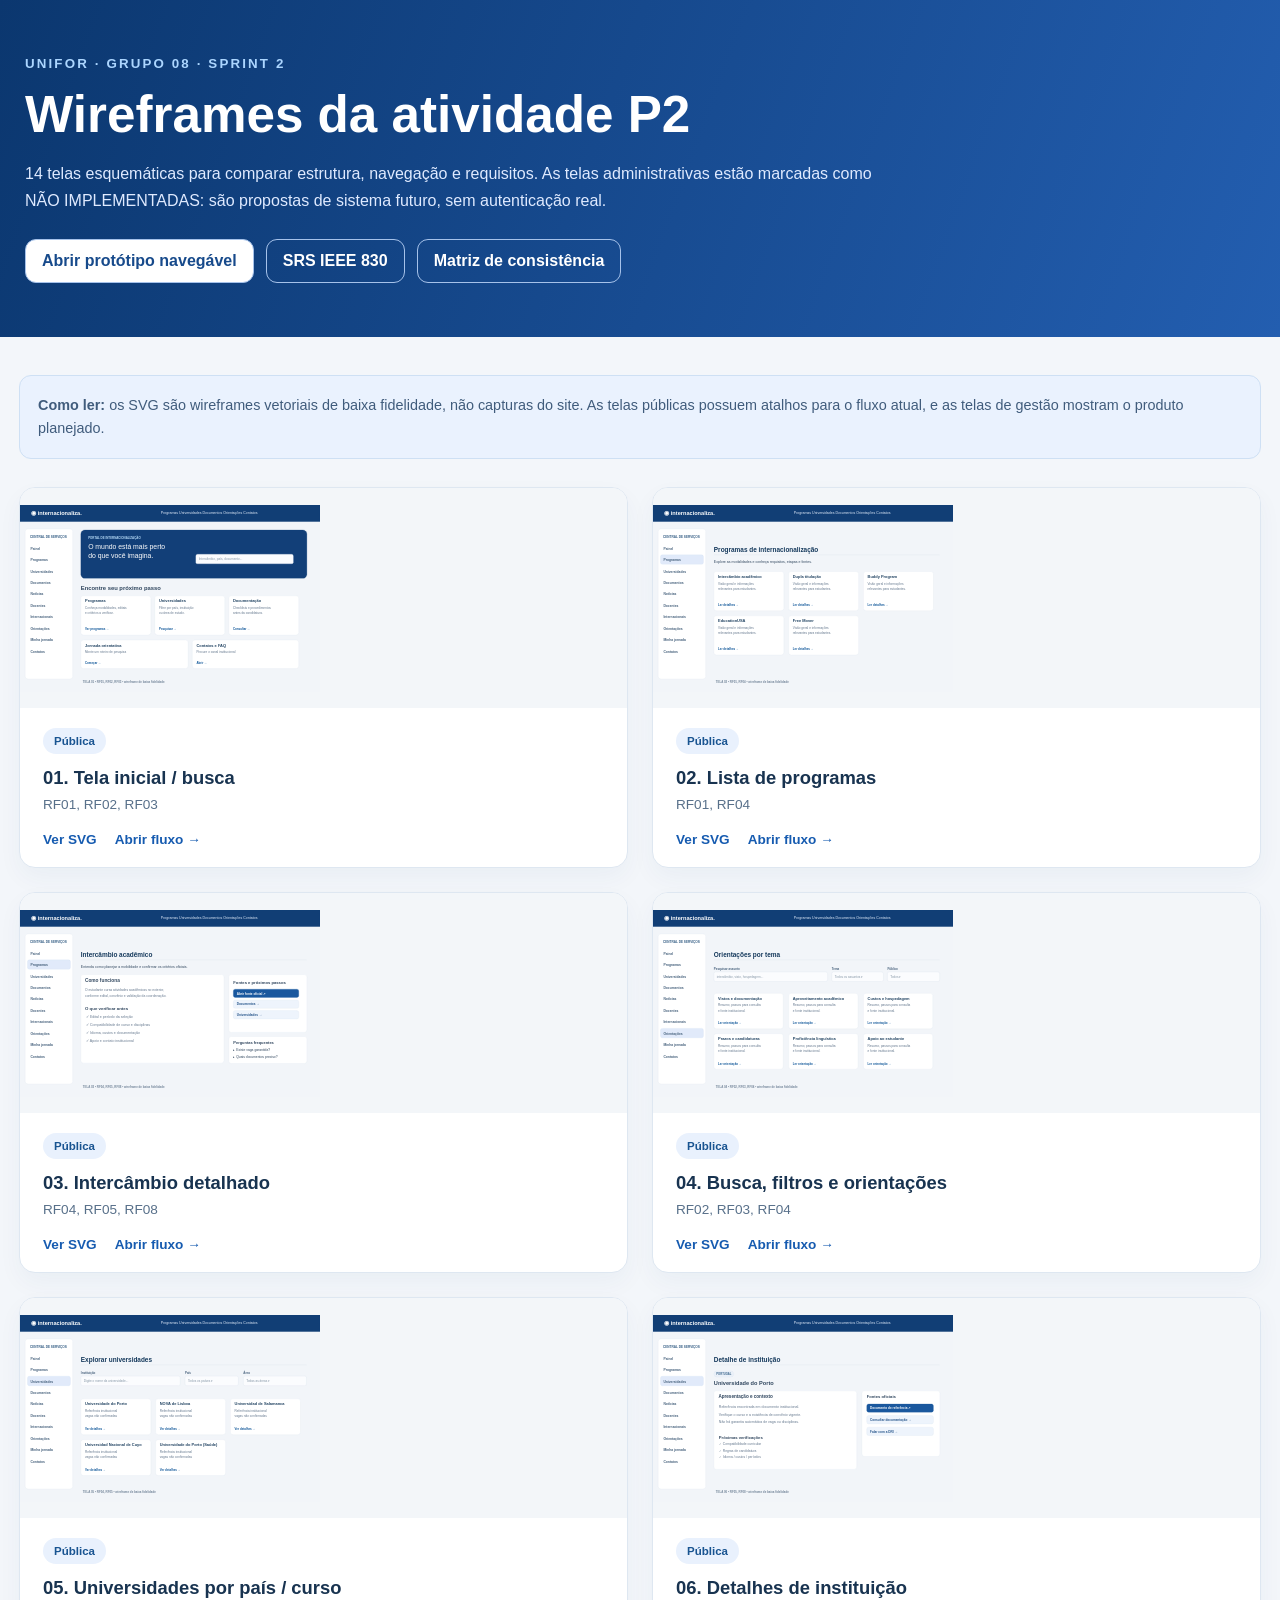
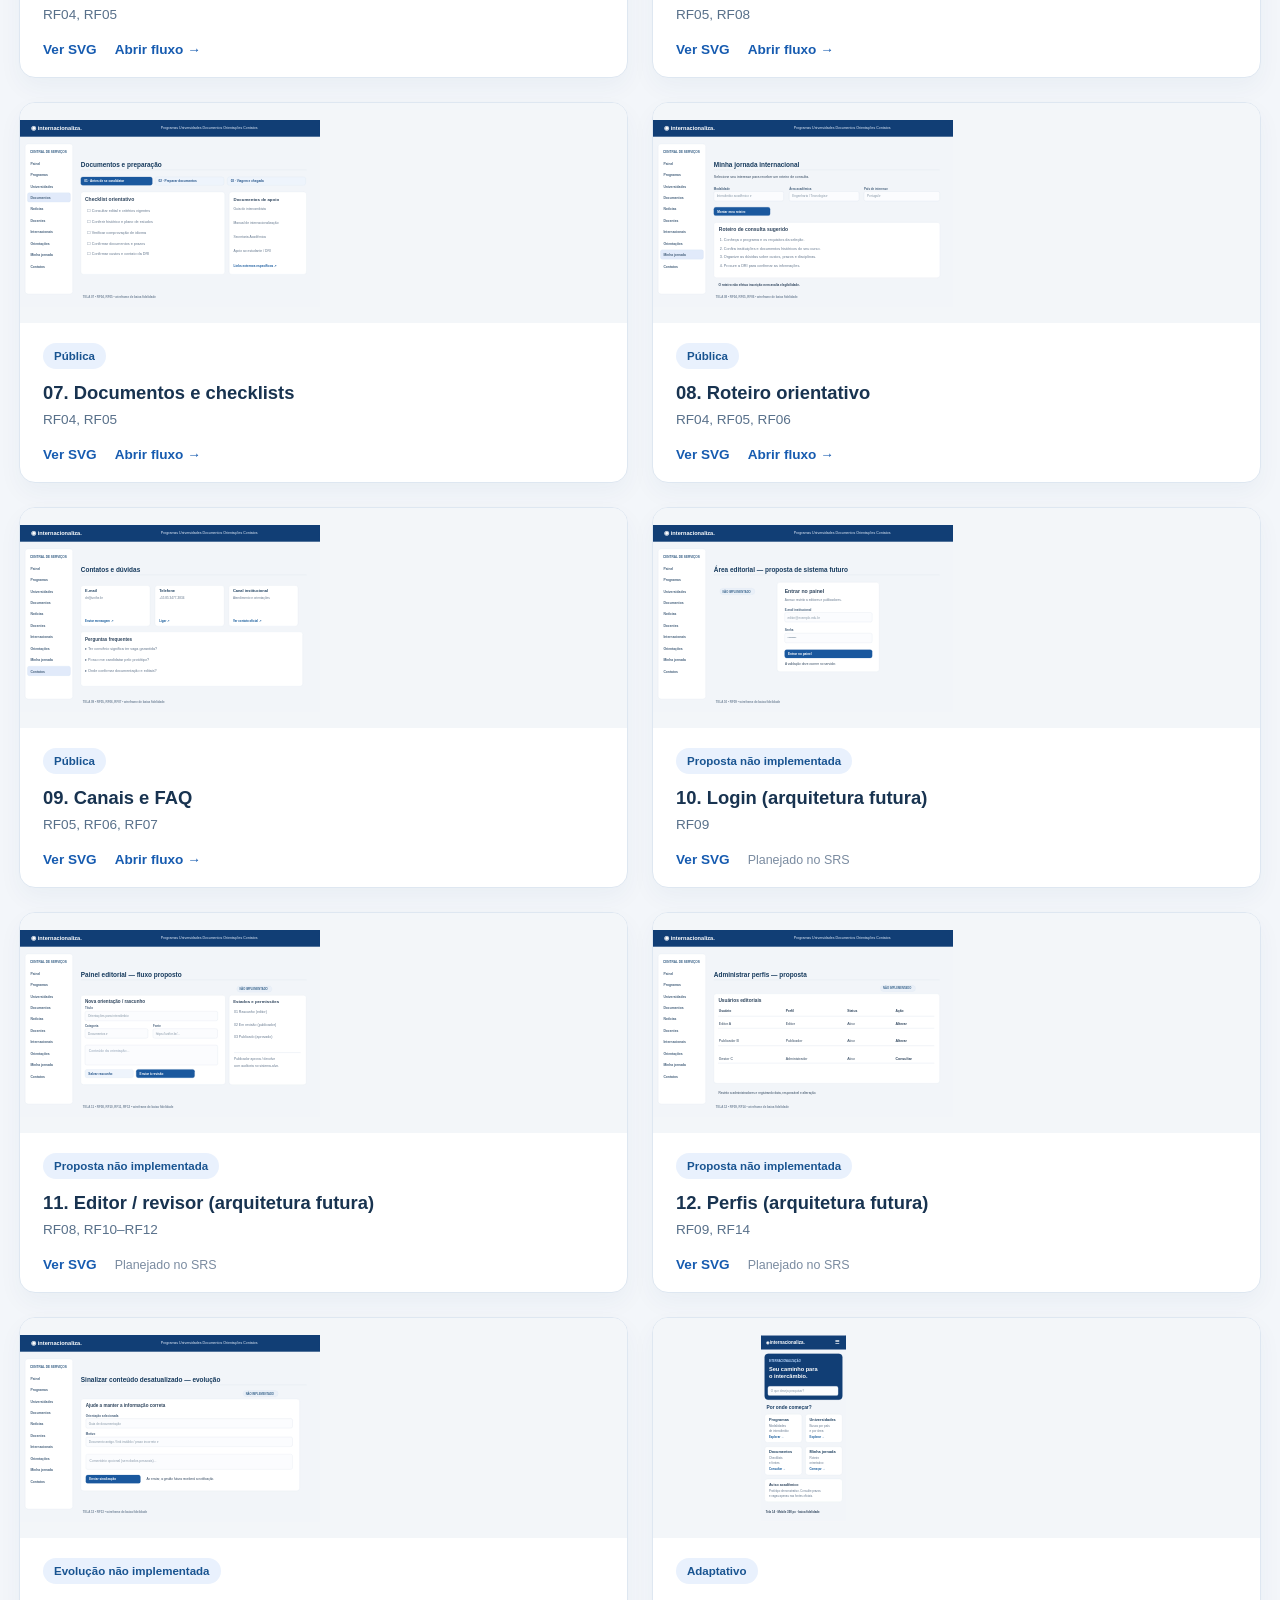
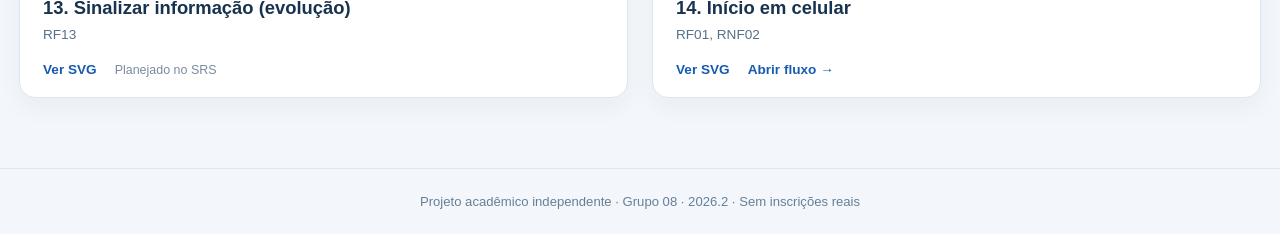
==== commit 6b612e54: "feat(auth): adicionar contas aluno/docente e solicitação de gestor com Nhost preparado e autorização" ====
--- a/prototipo/wireframes/index.html
+++ b/prototipo/wireframes/index.html
@@ -1,36 +1,20 @@
 <!doctype html>
-<html lang="pt-BR"><head><meta charset="UTF-8"><meta name="viewport" content="width=device-width,initial-scale=1"><meta name="description" content="25 wireframes atualizados a partir do Portal de Internacionalização do Grupo 08">
-<title>Wireframes atualizados · Grupo 08</title>
+<html lang="pt-BR"><head><meta charset="UTF-8"><meta name="viewport" content="width=device-width,initial-scale=1"><meta name="description" content="Wireframes do Portal de Internacionalização do Grupo 08, Sprint 2">
+<title>Wireframes P2 | Portal de Internacionalização — Grupo 08</title>
 <style>
-:root{font-family:Inter,system-ui,-apple-system,"Segoe UI",sans-serif;background:#f4f8fa;color:#1a3950}*{box-sizing:border-box}body{margin:0}a{color:#12657e;text-underline-offset:3px}header{padding:48px max(26px,calc((100vw - 1240px)/2));background:linear-gradient(120deg,#0b334e,#146475);color:white}header small{font-weight:800;letter-spacing:.13em;color:#b7e6d6}h1{margin:13px 0;font-size:clamp(2rem,4vw,3.3rem);letter-spacing:-.045em}header p{max-width:840px;line-height:1.75;color:#daeaed}nav{display:flex;flex-wrap:wrap;gap:10px;margin:22px 0 0}nav a{border:1px solid #7ca8b5;color:white;padding:11px 15px;border-radius:10px;text-decoration:none;font-weight:750;font-size:.86rem}nav a:first-child{background:white;color:#0b4d68}main{max-width:1260px;margin:auto;padding:32px 20px 72px}.summary{background:white;border:1px solid #dce9ee;border-radius:16px;padding:20px 22px;line-height:1.68;color:#426577}.summary strong{color:#174b60}.filters{display:flex;flex-wrap:wrap;gap:9px;margin:25px 0 19px}.filters button{border:1px solid #c9dce4;background:white;border-radius:999px;padding:10px 14px;color:#35556c;font-weight:720;cursor:pointer}.filters button[aria-pressed="true"]{background:#0e6076;color:white;border-color:#0e6076}.counter{font-weight:750;color:#496b7a;margin-bottom:14px}.grid{display:grid;grid-template-columns:repeat(3,minmax(0,1fr));gap:21px}.card{border:1px solid #dae7ec;border-radius:17px;background:white;overflow:hidden;box-shadow:0 9px 26px #153c5510}.card[hidden]{display:none!important}.preview{background:#edf3f6;min-height:190px}.preview img{width:100%;height:230px;display:block;object-fit:contain}.card-body{padding:18px}.meta{display:flex;justify-content:space-between;gap:8px;align-items:center}.index{font-size:.74rem;font-weight:850;color:#59758a}.tag{padding:5px 9px;border-radius:100px;font-size:.67rem;font-weight:790}.tag.public{background:#e7f5ee;color:#256354}.tag.future{background:#fff2d8;color:#795826}.card h2{font-size:1.02rem;line-height:1.4;margin:13px 0 5px}.card p{font-size:.77rem;color:#718898;margin:0}.actions{display:flex;gap:14px;flex-wrap:wrap;margin-top:16px}.actions a{font-size:.8rem;font-weight:750;text-decoration:none}.actions span{font-size:.76rem;color:#8b9da8}section.flow{margin:38px 0 24px;padding:25px;background:#e8f4f2;border-radius:16px}.flow h2{margin:0 0 12px;font-size:1.24rem}.flow p{margin:0;color:#517182;line-height:1.7}footer{border-top:1px solid #dce5ea;color:#6a8292;text-align:center;padding:24px;font-size:.8rem}button:focus-visible,a:focus-visible{outline:3px solid #f4b444;outline-offset:3px}
-@media(max-width:1000px){.grid{grid-template-columns:repeat(2,minmax(0,1fr))}}
-@media(max-width:650px){.grid{grid-template-columns:1fr}.preview img{height:230px}header{padding:35px 20px}}
-</style></head><body><header><small>UNIFOR · GRUPO 08 · EVOLUÇÃO DO PROTÓTIPO</small><h1>25 wireframes atualizados</h1><p>Arquitetura de informação e fluxos alinhados ao portal atual: 16 universidades em 11 países, Salamanca detalhada, dupla titulação, documentos e jornada. Os desenhos são esquemáticos e não substituem a aplicação funcional.</p><nav><a href="../#/painel">Abrir portal</a><a href="https://www.figma.com/design/wINNQ9DbvhYKjjxyRV2lYc">Figma existente</a><a href="https://github.com/Ruan-levi/-requisitos-20262--grupo08/blob/main/prototipo/wireframes/README.md">Documentação dos wireframes</a><a href="https://github.com/Ruan-levi/-requisitos-20262--grupo08/blob/main/Requisitos/Especificacao/06-SRS-IEEE830-P2.md">SRS</a></nav></header>
-<main><div class="summary"><strong>Como usar:</strong> selecione uma categoria, abra o SVG para conferir a estrutura ou use <strong>Ver na aplicação</strong> para testar a tela correspondente. As quatro telas administrativas são propostas futuras: <strong>nenhum login, cadastro ou banco foi implementado.</strong> O Figma é um arquivo de design separado; a atualização desta galeria não sincroniza automaticamente seus quadros.</div>
-<div class="filters" role="group" aria-label="Filtrar wireframes"><button type="button" data-filter="Todos" aria-pressed="true">Todos</button><button type="button" data-filter="Entrada" aria-pressed="false">Entrada</button><button type="button" data-filter="Programas" aria-pressed="false">Programas</button><button type="button" data-filter="Destinos" aria-pressed="false">Destinos</button><button type="button" data-filter="Consulta" aria-pressed="false">Consulta</button><button type="button" data-filter="Documentos" aria-pressed="false">Documentos</button><button type="button" data-filter="Jornada" aria-pressed="false">Jornada</button><button type="button" data-filter="Apoio" aria-pressed="false">Apoio</button><button type="button" data-filter="Públicos" aria-pressed="false">Públicos</button><button type="button" data-filter="Conteúdo" aria-pressed="false">Conteúdo</button><button type="button" data-filter="Mobile" aria-pressed="false">Mobile</button><button type="button" data-filter="Futuro" aria-pressed="false">Futuro</button></div><p class="counter" id="count" role="status" aria-live="polite">25 telas disponíveis</p><section class="grid" aria-label="Galeria dos wireframes"><article class="card" data-group="Entrada"><div class="preview"><a href="./01-inicio.svg" aria-label="Ver desenho da tela 01: Página inicial e busca"><img src="./01-inicio.svg" loading="lazy" alt="Wireframe Página inicial e busca"></a></div><div class="card-body"><div class="meta"><span class="index">01</span><span class="tag public">Protótipo atual</span></div><h2>Página inicial e busca</h2><p>RF01–RF03 · Entrada</p><div class="actions"><a href="./01-inicio.svg">Abrir SVG</a><a href="../#inicio">Ver na aplicação</a></div></div></article>
-<article class="card" data-group="Programas"><div class="preview"><a href="./02-programas.svg" aria-label="Ver desenho da tela 02: Programas"><img src="./02-programas.svg" loading="lazy" alt="Wireframe Programas"></a></div><div class="card-body"><div class="meta"><span class="index">02</span><span class="tag public">Protótipo atual</span></div><h2>Programas</h2><p>RF01, RF04 · Programas</p><div class="actions"><a href="./02-programas.svg">Abrir SVG</a><a href="../#/programas">Ver na aplicação</a></div></div></article>
-<article class="card" data-group="Programas"><div class="preview"><a href="./03-programa-detalhe.svg" aria-label="Ver desenho da tela 03: Intercâmbio acadêmico"><img src="./03-programa-detalhe.svg" loading="lazy" alt="Wireframe Intercâmbio acadêmico"></a></div><div class="card-body"><div class="meta"><span class="index">03</span><span class="tag public">Protótipo atual</span></div><h2>Intercâmbio acadêmico</h2><p>RF04, RF05, RF08 · Programas</p><div class="actions"><a href="./03-programa-detalhe.svg">Abrir SVG</a><a href="../#/programas/intercambio">Ver na aplicação</a></div></div></article>
-<article class="card" data-group="Consulta"><div class="preview"><a href="./04-orientacoes.svg" aria-label="Ver desenho da tela 04: Orientações temáticas"><img src="./04-orientacoes.svg" loading="lazy" alt="Wireframe Orientações temáticas"></a></div><div class="card-body"><div class="meta"><span class="index">04</span><span class="tag public">Protótipo atual</span></div><h2>Orientações temáticas</h2><p>RF02–RF05 · Consulta</p><div class="actions"><a href="./04-orientacoes.svg">Abrir SVG</a><a href="../#/orientacoes">Ver na aplicação</a></div></div></article>
-<article class="card" data-group="Destinos"><div class="preview"><a href="./05-universidades.svg" aria-label="Ver desenho da tela 05: Universidades por curso"><img src="./05-universidades.svg" loading="lazy" alt="Wireframe Universidades por curso"></a></div><div class="card-body"><div class="meta"><span class="index">05</span><span class="tag public">Protótipo atual</span></div><h2>Universidades por curso</h2><p>RF03–RF05 · Destinos</p><div class="actions"><a href="./05-universidades.svg">Abrir SVG</a><a href="../#/universidades">Ver na aplicação</a></div></div></article>
-<article class="card" data-group="Destinos"><div class="preview"><a href="./06-universidade-detalhe.svg" aria-label="Ver desenho da tela 06: Universidade do Porto"><img src="./06-universidade-detalhe.svg" loading="lazy" alt="Wireframe Universidade do Porto"></a></div><div class="card-body"><div class="meta"><span class="index">06</span><span class="tag public">Protótipo atual</span></div><h2>Universidade do Porto</h2><p>RF04, RF05, RF08 · Destinos</p><div class="actions"><a href="./06-universidade-detalhe.svg">Abrir SVG</a><a href="../#/destinos/porto">Ver na aplicação</a></div></div></article>
-<article class="card" data-group="Documentos"><div class="preview"><a href="./07-documentacao.svg" aria-label="Ver desenho da tela 07: Checklist de documentos"><img src="./07-documentacao.svg" loading="lazy" alt="Wireframe Checklist de documentos"></a></div><div class="card-body"><div class="meta"><span class="index">07</span><span class="tag public">Protótipo atual</span></div><h2>Checklist de documentos</h2><p>RF04, RF05 · Documentos</p><div class="actions"><a href="./07-documentacao.svg">Abrir SVG</a><a href="../#/documentos">Ver na aplicação</a></div></div></article>
-<article class="card" data-group="Jornada"><div class="preview"><a href="./08-jornada.svg" aria-label="Ver desenho da tela 08: Minha jornada"><img src="./08-jornada.svg" loading="lazy" alt="Wireframe Minha jornada"></a></div><div class="card-body"><div class="meta"><span class="index">08</span><span class="tag public">Protótipo atual</span></div><h2>Minha jornada</h2><p>RF04–RF06 · Jornada</p><div class="actions"><a href="./08-jornada.svg">Abrir SVG</a><a href="../#/planejar">Ver na aplicação</a></div></div></article>
-<article class="card" data-group="Apoio"><div class="preview"><a href="./09-contatos.svg" aria-label="Ver desenho da tela 09: Contatos e FAQ"><img src="./09-contatos.svg" loading="lazy" alt="Wireframe Contatos e FAQ"></a></div><div class="card-body"><div class="meta"><span class="index">09</span><span class="tag public">Protótipo atual</span></div><h2>Contatos e FAQ</h2><p>RF05–RF07 · Apoio</p><div class="actions"><a href="./09-contatos.svg">Abrir SVG</a><a href="../#/contatos">Ver na aplicação</a></div></div></article>
-<article class="card" data-group="Futuro"><div class="preview"><a href="./10-login-editorial.svg" aria-label="Ver desenho da tela 10: Login editorial (futuro)"><img src="./10-login-editorial.svg" loading="lazy" alt="Wireframe Login editorial (futuro)"></a></div><div class="card-body"><div class="meta"><span class="index">10</span><span class="tag future">Planejamento futuro</span></div><h2>Login editorial (futuro)</h2><p>RF09 · Futuro</p><div class="actions"><a href="./10-login-editorial.svg">Abrir SVG</a><span>Não implementada</span></div></div></article>
-<article class="card" data-group="Futuro"><div class="preview"><a href="./11-gestao-conteudo.svg" aria-label="Ver desenho da tela 11: Gestão de conteúdo (futuro)"><img src="./11-gestao-conteudo.svg" loading="lazy" alt="Wireframe Gestão de conteúdo (futuro)"></a></div><div class="card-body"><div class="meta"><span class="index">11</span><span class="tag future">Planejamento futuro</span></div><h2>Gestão de conteúdo (futuro)</h2><p>RF08, RF10–RF12 · Futuro</p><div class="actions"><a href="./11-gestao-conteudo.svg">Abrir SVG</a><span>Não implementada</span></div></div></article>
-<article class="card" data-group="Futuro"><div class="preview"><a href="./12-permissoes.svg" aria-label="Ver desenho da tela 12: Perfis e permissões (futuro)"><img src="./12-permissoes.svg" loading="lazy" alt="Wireframe Perfis e permissões (futuro)"></a></div><div class="card-body"><div class="meta"><span class="index">12</span><span class="tag future">Planejamento futuro</span></div><h2>Perfis e permissões (futuro)</h2><p>RF09, RF14 · Futuro</p><div class="actions"><a href="./12-permissoes.svg">Abrir SVG</a><span>Não implementada</span></div></div></article>
-<article class="card" data-group="Futuro"><div class="preview"><a href="./13-sinalizacao.svg" aria-label="Ver desenho da tela 13: Sinalização de desatualização (futuro)"><img src="./13-sinalizacao.svg" loading="lazy" alt="Wireframe Sinalização de desatualização (futuro)"></a></div><div class="card-body"><div class="meta"><span class="index">13</span><span class="tag future">Planejamento futuro</span></div><h2>Sinalização de desatualização (futuro)</h2><p>RF13 · Futuro</p><div class="actions"><a href="./13-sinalizacao.svg">Abrir SVG</a><span>Não implementada</span></div></div></article>
-<article class="card" data-group="Mobile"><div class="preview"><a href="./14-inicio-mobile.svg" aria-label="Ver desenho da tela 14: Início no celular"><img src="./14-inicio-mobile.svg" loading="lazy" alt="Wireframe Início no celular"></a></div><div class="card-body"><div class="meta"><span class="index">14</span><span class="tag public">Protótipo atual</span></div><h2>Início no celular</h2><p>RF01, RNF02 · Mobile</p><div class="actions"><a href="./14-inicio-mobile.svg">Abrir SVG</a><a href="../#inicio">Ver na aplicação</a></div></div></article>
-<article class="card" data-group="Destinos"><div class="preview"><a href="./15-portais-internacionais.svg" aria-label="Ver desenho da tela 15: Portais estrangeiros: 16 instituições"><img src="./15-portais-internacionais.svg" loading="lazy" alt="Wireframe Portais estrangeiros: 16 instituições"></a></div><div class="card-body"><div class="meta"><span class="index">15</span><span class="tag public">Protótipo atual</span></div><h2>Portais estrangeiros: 16 instituições</h2><p>RF03–RF05 · Destinos</p><div class="actions"><a href="./15-portais-internacionais.svg">Abrir SVG</a><a href="../#/destinos">Ver na aplicação</a></div></div></article>
-<article class="card" data-group="Destinos"><div class="preview"><a href="./16-salamanca-detalhe.svg" aria-label="Ver desenho da tela 16: Salamanca: etapas e links"><img src="./16-salamanca-detalhe.svg" loading="lazy" alt="Wireframe Salamanca: etapas e links"></a></div><div class="card-body"><div class="meta"><span class="index">16</span><span class="tag public">Protótipo atual</span></div><h2>Salamanca: etapas e links</h2><p>RF04, RF05, RF08 · Destinos</p><div class="actions"><a href="./16-salamanca-detalhe.svg">Abrir SVG</a><a href="../#/destinos/salamanca">Ver na aplicação</a></div></div></article>
-<article class="card" data-group="Programas"><div class="preview"><a href="./17-dupla-titulacao.svg" aria-label="Ver desenho da tela 17: Dupla titulação e Requerimento 175"><img src="./17-dupla-titulacao.svg" loading="lazy" alt="Wireframe Dupla titulação e Requerimento 175"></a></div><div class="card-body"><div class="meta"><span class="index">17</span><span class="tag public">Protótipo atual</span></div><h2>Dupla titulação e Requerimento 175</h2><p>RF04, RF05 · Programas</p><div class="actions"><a href="./17-dupla-titulacao.svg">Abrir SVG</a><a href="../#/programas/dupla-titulacao">Ver na aplicação</a></div></div></article>
-<article class="card" data-group="Jornada"><div class="preview"><a href="./18-processo-intercambio.svg" aria-label="Ver desenho da tela 18: Processo em seis etapas"><img src="./18-processo-intercambio.svg" loading="lazy" alt="Wireframe Processo em seis etapas"></a></div><div class="card-body"><div class="meta"><span class="index">18</span><span class="tag public">Protótipo atual</span></div><h2>Processo em seis etapas</h2><p>RF04–RF06 · Jornada</p><div class="actions"><a href="./18-processo-intercambio.svg">Abrir SVG</a><a href="../#/processo">Ver na aplicação</a></div></div></article>
-<article class="card" data-group="Documentos"><div class="preview"><a href="./19-documentos-modalidades.svg" aria-label="Ver desenho da tela 19: Documentos por modalidade"><img src="./19-documentos-modalidades.svg" loading="lazy" alt="Wireframe Documentos por modalidade"></a></div><div class="card-body"><div class="meta"><span class="index">19</span><span class="tag public">Protótipo atual</span></div><h2>Documentos por modalidade</h2><p>RF04, RF05 · Documentos</p><div class="actions"><a href="./19-documentos-modalidades.svg">Abrir SVG</a><a href="../#/documentos">Ver na aplicação</a></div></div></article>
-<article class="card" data-group="Públicos"><div class="preview"><a href="./20-docentes.svg" aria-label="Ver desenho da tela 20: Área de docentes"><img src="./20-docentes.svg" loading="lazy" alt="Wireframe Área de docentes"></a></div><div class="card-body"><div class="meta"><span class="index">20</span><span class="tag public">Protótipo atual</span></div><h2>Área de docentes</h2><p>RF04–RF06 · Públicos</p><div class="actions"><a href="./20-docentes.svg">Abrir SVG</a><a href="../#/docentes">Ver na aplicação</a></div></div></article>
-<article class="card" data-group="Públicos"><div class="preview"><a href="./21-internacionais.svg" aria-label="Ver desenho da tela 21: Estudantes internacionais"><img src="./21-internacionais.svg" loading="lazy" alt="Wireframe Estudantes internacionais"></a></div><div class="card-body"><div class="meta"><span class="index">21</span><span class="tag public">Protótipo atual</span></div><h2>Estudantes internacionais</h2><p>RF04–RF06 · Públicos</p><div class="actions"><a href="./21-internacionais.svg">Abrir SVG</a><a href="../#/internacionais">Ver na aplicação</a></div></div></article>
-<article class="card" data-group="Conteúdo"><div class="preview"><a href="./22-noticias.svg" aria-label="Ver desenho da tela 22: Notícias institucionais"><img src="./22-noticias.svg" loading="lazy" alt="Wireframe Notícias institucionais"></a></div><div class="card-body"><div class="meta"><span class="index">22</span><span class="tag public">Protótipo atual</span></div><h2>Notícias institucionais</h2><p>RF04, RF05 · Conteúdo</p><div class="actions"><a href="./22-noticias.svg">Abrir SVG</a><a href="../#/noticias">Ver na aplicação</a></div></div></article>
-<article class="card" data-group="Conteúdo"><div class="preview"><a href="./23-noticia-detalhe.svg" aria-label="Ver desenho da tela 23: Detalhe de notícia"><img src="./23-noticia-detalhe.svg" loading="lazy" alt="Wireframe Detalhe de notícia"></a></div><div class="card-body"><div class="meta"><span class="index">23</span><span class="tag public">Protótipo atual</span></div><h2>Detalhe de notícia</h2><p>RF04, RF05, RF08 · Conteúdo</p><div class="actions"><a href="./23-noticia-detalhe.svg">Abrir SVG</a><a href="../#/noticias/intercambio-2027">Ver na aplicação</a></div></div></article>
-<article class="card" data-group="Mobile"><div class="preview"><a href="./24-destinos-mobile.svg" aria-label="Ver desenho da tela 24: Portais estrangeiros no celular"><img src="./24-destinos-mobile.svg" loading="lazy" alt="Wireframe Portais estrangeiros no celular"></a></div><div class="card-body"><div class="meta"><span class="index">24</span><span class="tag public">Protótipo atual</span></div><h2>Portais estrangeiros no celular</h2><p>RF03–RF05, RNF02 · Mobile</p><div class="actions"><a href="./24-destinos-mobile.svg">Abrir SVG</a><a href="../#/destinos">Ver na aplicação</a></div></div></article>
-<article class="card" data-group="Entrada"><div class="preview"><a href="./25-painel.svg" aria-label="Ver desenho da tela 25: Painel central"><img src="./25-painel.svg" loading="lazy" alt="Wireframe Painel central"></a></div><div class="card-body"><div class="meta"><span class="index">25</span><span class="tag public">Protótipo atual</span></div><h2>Painel central</h2><p>RF01–RF05 · Entrada</p><div class="actions"><a href="./25-painel.svg">Abrir SVG</a><a href="../#/painel">Ver na aplicação</a></div></div></article></section>
-<section class="flow"><h2>Roteiro rápido para o pitch</h2><p>01 · Início → 25 · Painel → 15 · Portais internacionais → 16 · Salamanca → 17 · Dupla titulação → 19 · Documentos → 08 · Minha jornada. Compare os desenhos às telas públicas para demonstrar a evolução do projeto.</p></section></main><footer>Projeto acadêmico independente · 2026.2 · Sem inscrição, autenticação ou dados de alunos</footer>
-<script>(function(){const bs=[...document.querySelectorAll('[data-filter]')],cards=[...document.querySelectorAll('.card')],counter=document.getElementById('count');bs.forEach(b=>b.addEventListener('click',()=>{const f=b.dataset.filter;bs.forEach(x=>x.setAttribute('aria-pressed',String(x===b)));let visible=0;cards.forEach(c=>{c.hidden=f!=='Todos'&&c.dataset.group!==f;if(!c.hidden)visible++;});counter.textContent=visible+' '+(visible===1?'tela disponível':'telas disponíveis');}));})();</script></body></html>+:root{font-family:Inter,Arial,sans-serif;color:#183350;background:#f3f6fa}*{box-sizing:border-box}body{margin:0}header{background:linear-gradient(110deg,#0b376f,#235eb0);color:white;padding:54px max(25px,calc((100vw - 1250px)/2))}header small{letter-spacing:.16em;color:#acd6ff;font-weight:800}header h1{font-size:clamp(2.1rem,4vw,3.3rem);margin:13px 0}header p{max-width:850px;line-height:1.7;color:#dfeaff}nav{display:flex;flex-wrap:wrap;gap:12px;margin-top:25px}nav a{border:1px solid #a6c2ea;padding:12px 16px;border-radius:11px;color:white;text-decoration:none;font-weight:700}nav a:first-child{background:#fff;color:#174a8b}.container{width:min(1250px,calc(100% - 38px));margin:38px auto 70px}.notice{background:#eaf2fe;border:1px solid #cee0f4;border-radius:12px;padding:18px;color:#405c7c;font-size:.9rem;line-height:1.6}.grid{display:grid;grid-template-columns:repeat(2,minmax(0,1fr));gap:24px;margin-top:28px}.card{background:white;border:1px solid #dee7f1;border-radius:16px;overflow:hidden;box-shadow:0 10px 25px #183f6b0b}.img{background:#f3f6f9;min-height:220px;display:flex;align-items:center}.img img{width:100%;display:block;aspect-ratio:16/10;object-fit:contain}.info{padding:20px 23px}.info h2{font-size:1.15rem;margin:13px 0 8px}.info p{color:#58708a;font-size:.85rem;margin:0}.tag{display:inline-block;background:#e9f1fd;padding:7px 11px;border-radius:30px;font-size:.72rem;font-weight:800;color:#195491}.links{display:flex;align-items:center;gap:18px;margin-top:20px;flex-wrap:wrap}.links a{color:#165bb0;font-weight:800;font-size:.85rem;text-decoration:none}.links span{color:#7a8ba0;font-size:.78rem}footer{text-align:center;border-top:1px solid #dce7ef;padding:25px;color:#667f99;font-size:.82rem}@media(max-width:780px){.grid{grid-template-columns:1fr}header{padding:36px 22px}.img{min-height:180px}}a:focus-visible{outline:3px solid #f8bb3b;outline-offset:4px}
+</style>
+</head><body><header><small>UNIFOR · GRUPO 08 · SPRINT 2</small><h1>Wireframes da atividade P2</h1><p>14 telas esquemáticas para comparar estrutura, navegação e requisitos. As telas administrativas estão marcadas como NÃO IMPLEMENTADAS: são propostas de sistema futuro, sem autenticação real.</p><nav><a href="../">Abrir protótipo navegável</a><a href="https://github.com/Ruan-levi/-requisitos-20262--grupo08/blob/main/Requisitos/Especificacao/06-SRS-IEEE830-P2.md">SRS IEEE 830</a><a href="https://github.com/Ruan-levi/-requisitos-20262--grupo08/blob/main/Requisitos/Especificacao/07-matriz-consistencia-P2.md">Matriz de consistência</a></nav></header><main class="container"><div class="notice"><strong>Como ler:</strong> os SVG são wireframes vetoriais de baixa fidelidade, não capturas do site. As telas públicas possuem atalhos para o fluxo atual, e as telas de gestão mostram o produto planejado.</div><section class="grid" aria-label="Lista de wireframes"><article class="card"><div class="img"><a href="./01-inicio.svg" aria-label="Visualizar Tela inicial / busca"><img src="./01-inicio.svg" alt="Wireframe Tela inicial / busca" loading="lazy"></a></div><div class="info"><span class="tag">Pública</span><h2>01. Tela inicial / busca</h2><p>RF01, RF02, RF03</p><div class="links"><a href="./01-inicio.svg">Ver SVG</a><a href="../#inicio">Abrir fluxo →</a></div></div></article>
+<article class="card"><div class="img"><a href="./02-programas.svg" aria-label="Visualizar Lista de programas"><img src="./02-programas.svg" alt="Wireframe Lista de programas" loading="lazy"></a></div><div class="info"><span class="tag">Pública</span><h2>02. Lista de programas</h2><p>RF01, RF04</p><div class="links"><a href="./02-programas.svg">Ver SVG</a><a href="../#/programas">Abrir fluxo →</a></div></div></article>
+<article class="card"><div class="img"><a href="./03-programa-detalhe.svg" aria-label="Visualizar Intercâmbio detalhado"><img src="./03-programa-detalhe.svg" alt="Wireframe Intercâmbio detalhado" loading="lazy"></a></div><div class="info"><span class="tag">Pública</span><h2>03. Intercâmbio detalhado</h2><p>RF04, RF05, RF08</p><div class="links"><a href="./03-programa-detalhe.svg">Ver SVG</a><a href="../#/programas/intercambio">Abrir fluxo →</a></div></div></article>
+<article class="card"><div class="img"><a href="./04-orientacoes.svg" aria-label="Visualizar Busca, filtros e orientações"><img src="./04-orientacoes.svg" alt="Wireframe Busca, filtros e orientações" loading="lazy"></a></div><div class="info"><span class="tag">Pública</span><h2>04. Busca, filtros e orientações</h2><p>RF02, RF03, RF04</p><div class="links"><a href="./04-orientacoes.svg">Ver SVG</a><a href="../#/orientacoes">Abrir fluxo →</a></div></div></article>
+<article class="card"><div class="img"><a href="./05-universidades.svg" aria-label="Visualizar Universidades por país / curso"><img src="./05-universidades.svg" alt="Wireframe Universidades por país / curso" loading="lazy"></a></div><div class="info"><span class="tag">Pública</span><h2>05. Universidades por país / curso</h2><p>RF04, RF05</p><div class="links"><a href="./05-universidades.svg">Ver SVG</a><a href="../#/universidades">Abrir fluxo →</a></div></div></article>
+<article class="card"><div class="img"><a href="./06-universidade-detalhe.svg" aria-label="Visualizar Detalhes de instituição"><img src="./06-universidade-detalhe.svg" alt="Wireframe Detalhes de instituição" loading="lazy"></a></div><div class="info"><span class="tag">Pública</span><h2>06. Detalhes de instituição</h2><p>RF05, RF08</p><div class="links"><a href="./06-universidade-detalhe.svg">Ver SVG</a><a href="../#/universidades">Abrir fluxo →</a></div></div></article>
+<article class="card"><div class="img"><a href="./07-documentacao.svg" aria-label="Visualizar Documentos e checklists"><img src="./07-documentacao.svg" alt="Wireframe Documentos e checklists" loading="lazy"></a></div><div class="info"><span class="tag">Pública</span><h2>07. Documentos e checklists</h2><p>RF04, RF05</p><div class="links"><a href="./07-documentacao.svg">Ver SVG</a><a href="../#/documentos">Abrir fluxo →</a></div></div></article>
+<article class="card"><div class="img"><a href="./08-jornada.svg" aria-label="Visualizar Roteiro orientativo"><img src="./08-jornada.svg" alt="Wireframe Roteiro orientativo" loading="lazy"></a></div><div class="info"><span class="tag">Pública</span><h2>08. Roteiro orientativo</h2><p>RF04, RF05, RF06</p><div class="links"><a href="./08-jornada.svg">Ver SVG</a><a href="../#/planejar">Abrir fluxo →</a></div></div></article>
+<article class="card"><div class="img"><a href="./09-contatos.svg" aria-label="Visualizar Canais e FAQ"><img src="./09-contatos.svg" alt="Wireframe Canais e FAQ" loading="lazy"></a></div><div class="info"><span class="tag">Pública</span><h2>09. Canais e FAQ</h2><p>RF05, RF06, RF07</p><div class="links"><a href="./09-contatos.svg">Ver SVG</a><a href="../#/contatos">Abrir fluxo →</a></div></div></article>
+<article class="card"><div class="img"><a href="./10-login-editorial.svg" aria-label="Visualizar Login (arquitetura futura)"><img src="./10-login-editorial.svg" alt="Wireframe Login (arquitetura futura)" loading="lazy"></a></div><div class="info"><span class="tag">Proposta não implementada</span><h2>10. Login (arquitetura futura)</h2><p>RF09</p><div class="links"><a href="./10-login-editorial.svg">Ver SVG</a><span>Planejado no SRS</span></div></div></article>
+<article class="card"><div class="img"><a href="./11-gestao-conteudo.svg" aria-label="Visualizar Editor / revisor (arquitetura futura)"><img src="./11-gestao-conteudo.svg" alt="Wireframe Editor / revisor (arquitetura futura)" loading="lazy"></a></div><div class="info"><span class="tag">Proposta não implementada</span><h2>11. Editor / revisor (arquitetura futura)</h2><p>RF08, RF10–RF12</p><div class="links"><a href="./11-gestao-conteudo.svg">Ver SVG</a><span>Planejado no SRS</span></div></div></article>
+<article class="card"><div class="img"><a href="./12-permissoes.svg" aria-label="Visualizar Perfis (arquitetura futura)"><img src="./12-permissoes.svg" alt="Wireframe Perfis (arquitetura futura)" loading="lazy"></a></div><div class="info"><span class="tag">Proposta não implementada</span><h2>12. Perfis (arquitetura futura)</h2><p>RF09, RF14</p><div class="links"><a href="./12-permissoes.svg">Ver SVG</a><span>Planejado no SRS</span></div></div></article>
+<article class="card"><div class="img"><a href="./13-sinalizacao.svg" aria-label="Visualizar Sinalizar informação (evolução)"><img src="./13-sinalizacao.svg" alt="Wireframe Sinalizar informação (evolução)" loading="lazy"></a></div><div class="info"><span class="tag">Evolução não implementada</span><h2>13. Sinalizar informação (evolução)</h2><p>RF13</p><div class="links"><a href="./13-sinalizacao.svg">Ver SVG</a><span>Planejado no SRS</span></div></div></article>
+<article class="card"><div class="img"><a href="./14-inicio-mobile.svg" aria-label="Visualizar Início em celular"><img src="./14-inicio-mobile.svg" alt="Wireframe Início em celular" loading="lazy"></a></div><div class="info"><span class="tag">Adaptativo</span><h2>14. Início em celular</h2><p>RF01, RNF02</p><div class="links"><a href="./14-inicio-mobile.svg">Ver SVG</a><a href="../#inicio">Abrir fluxo →</a></div></div></article></section></main><footer>Projeto acadêmico independente · Grupo 08 · 2026.2 · Sem inscrições reais</footer></body></html>
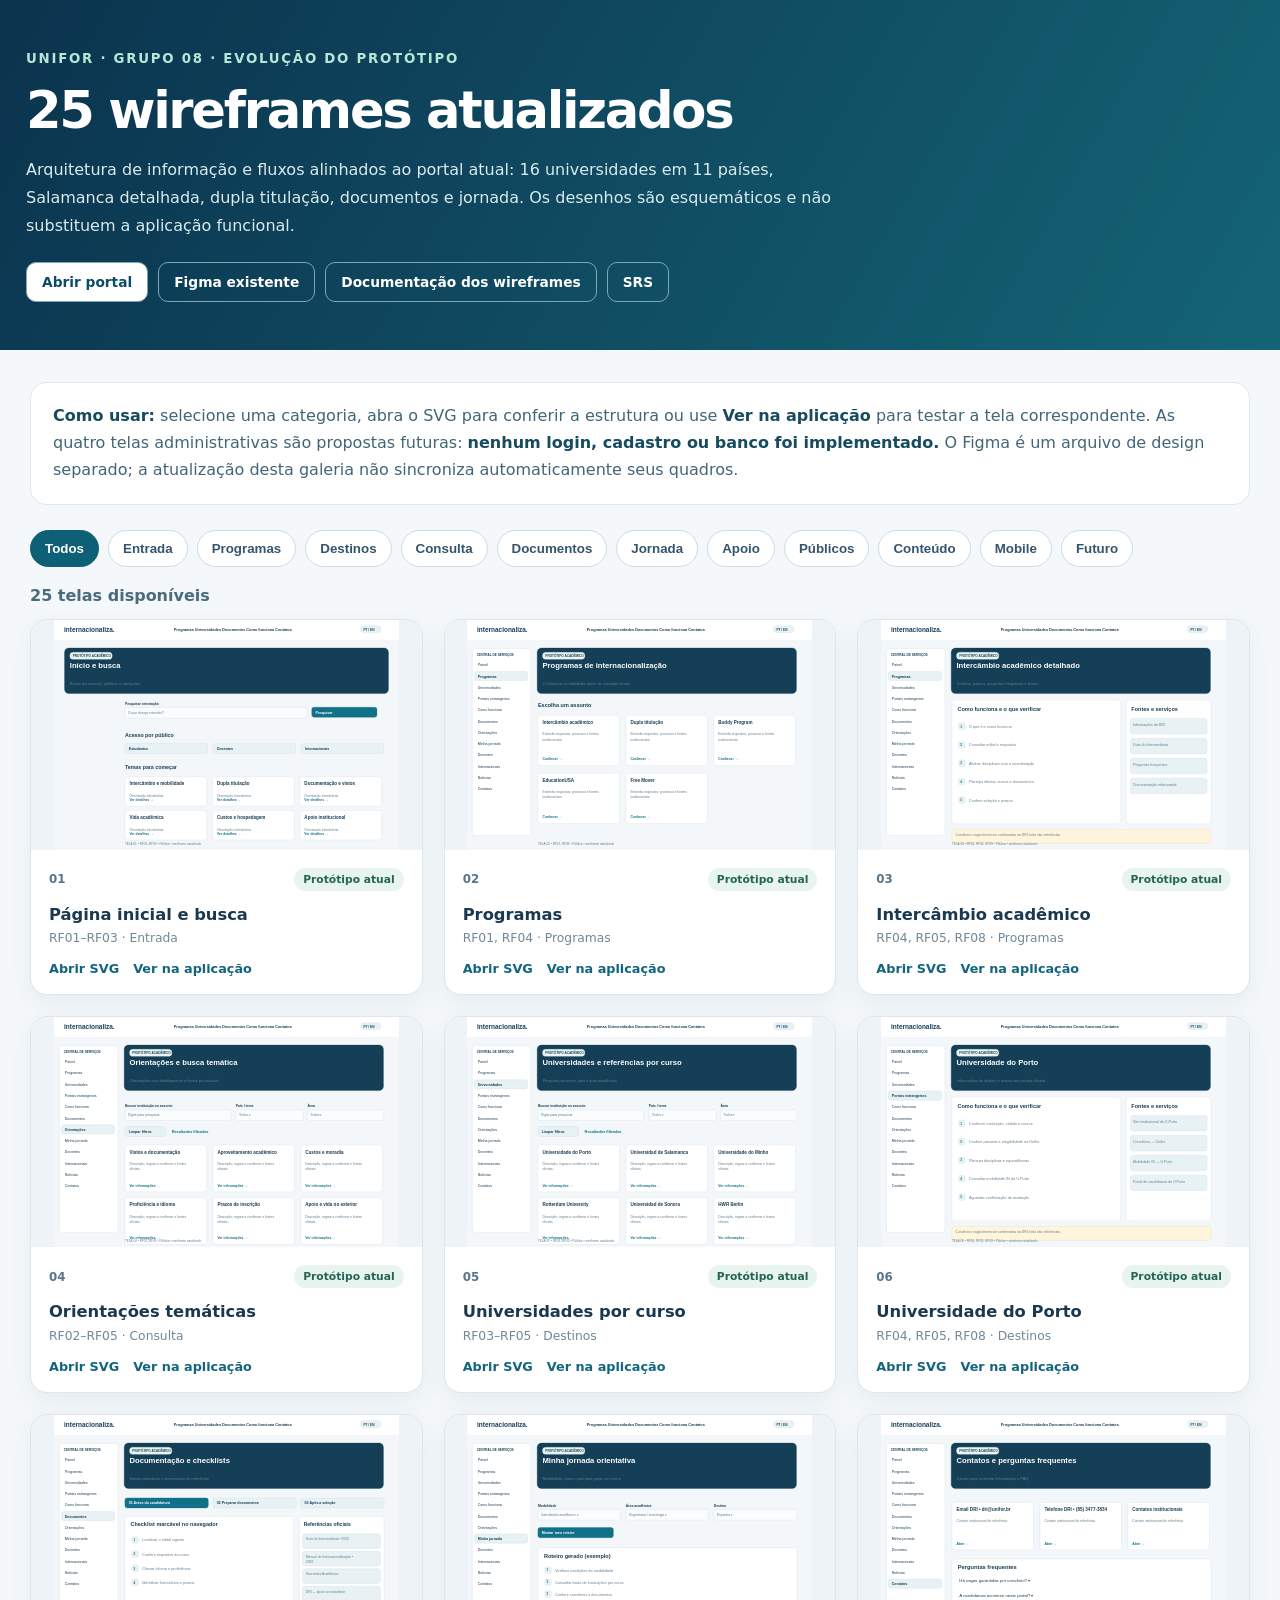
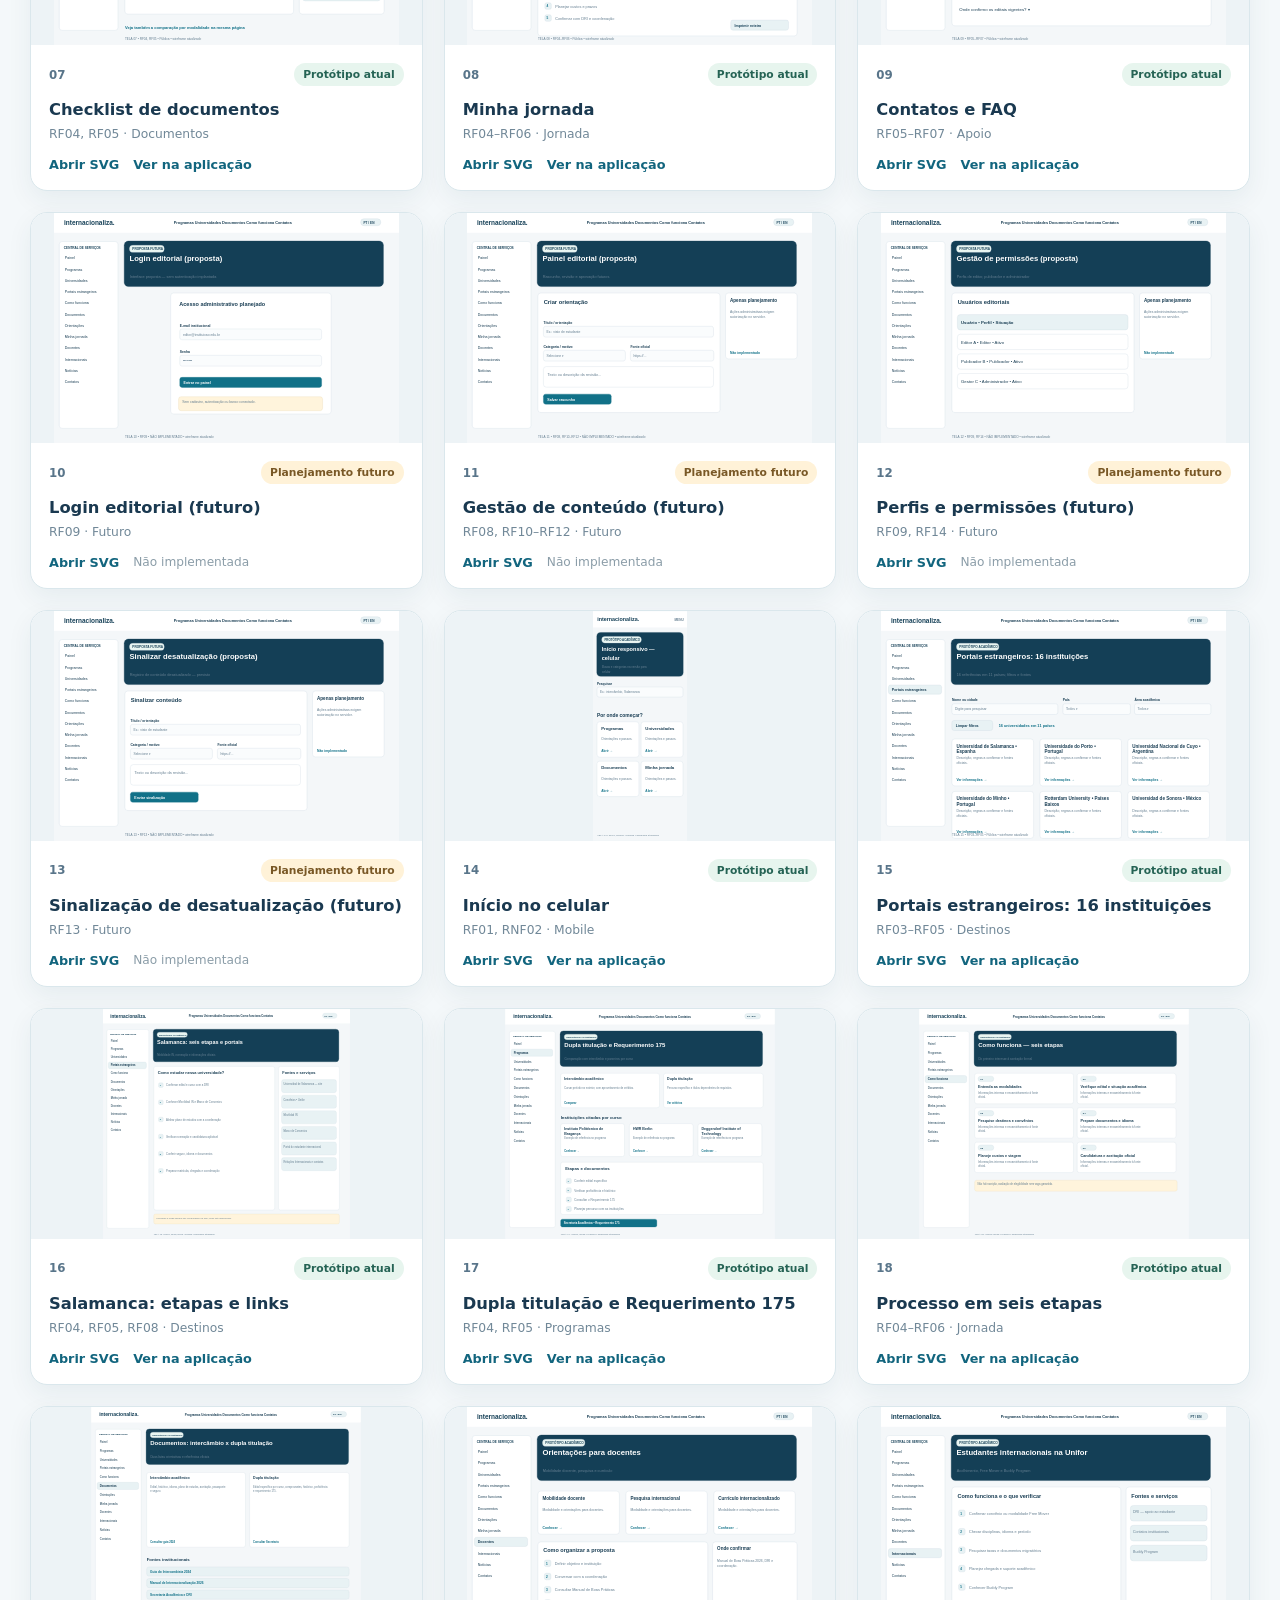
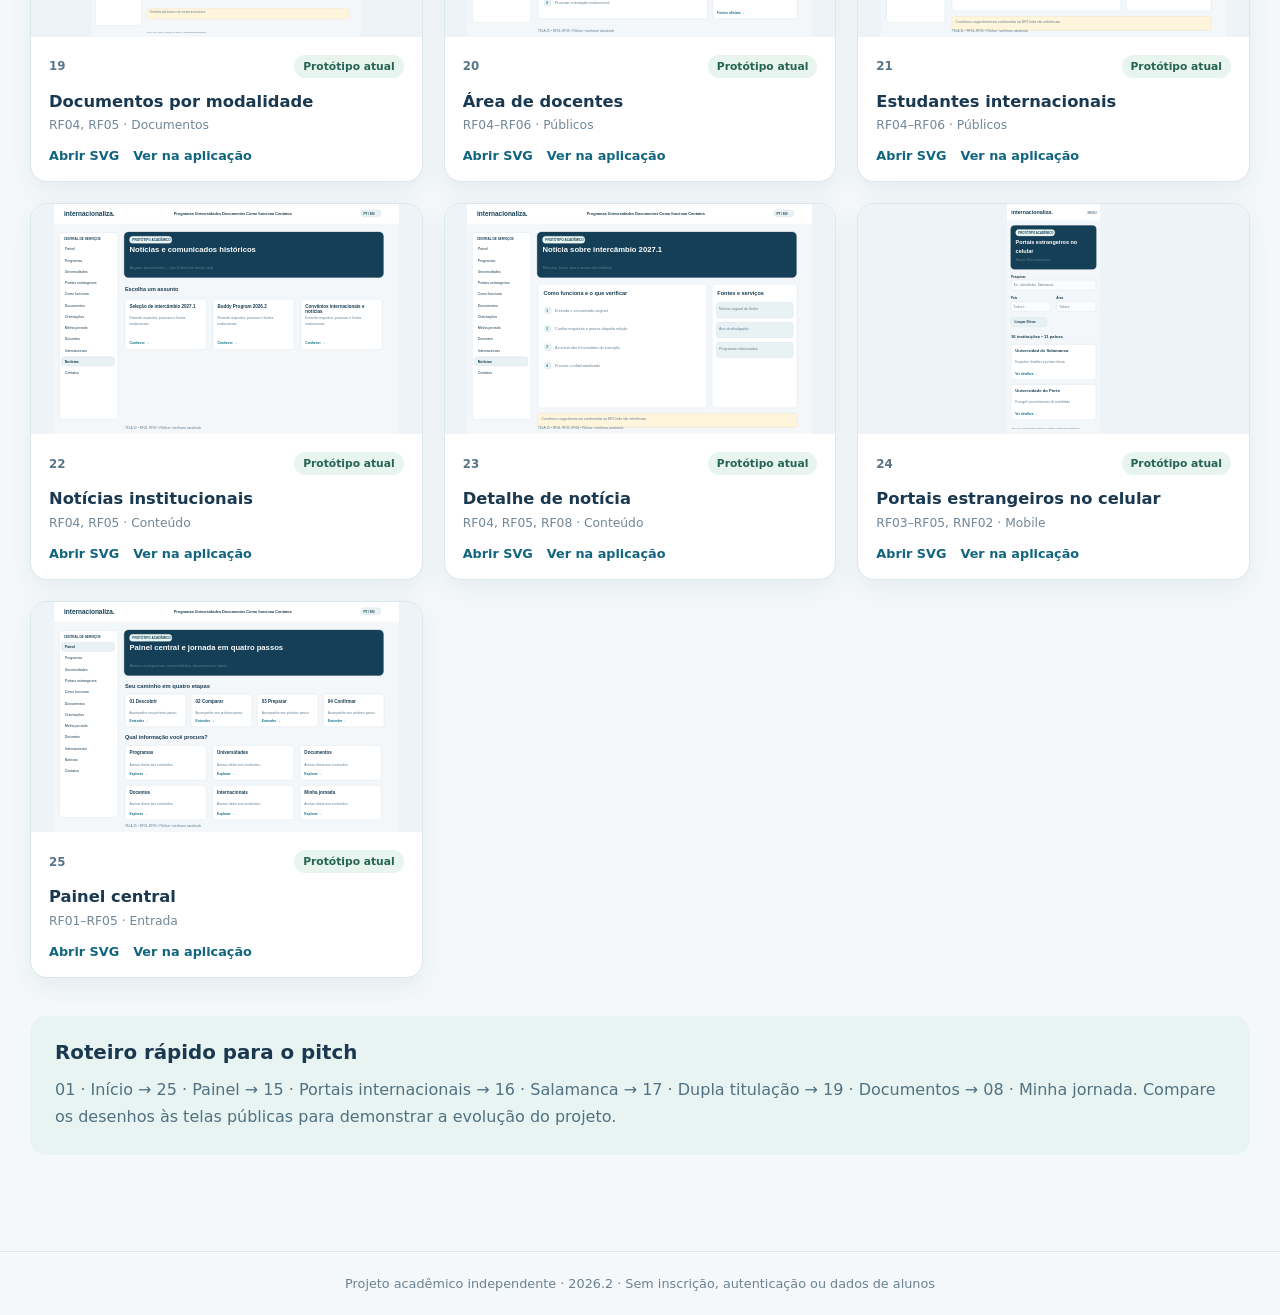
==== commit b33ddf2a: "fix(branch): preservar wireframes e alterações anteriores da main" ====
--- a/prototipo/wireframes/index.html
+++ b/prototipo/wireframes/index.html
@@ -1,20 +1,36 @@
 <!doctype html>
-<html lang="pt-BR"><head><meta charset="UTF-8"><meta name="viewport" content="width=device-width,initial-scale=1"><meta name="description" content="Wireframes do Portal de Internacionalização do Grupo 08, Sprint 2">
-<title>Wireframes P2 | Portal de Internacionalização — Grupo 08</title>
+<html lang="pt-BR"><head><meta charset="UTF-8"><meta name="viewport" content="width=device-width,initial-scale=1"><meta name="description" content="25 wireframes atualizados a partir do Portal de Internacionalização do Grupo 08">
+<title>Wireframes atualizados · Grupo 08</title>
 <style>
-:root{font-family:Inter,Arial,sans-serif;color:#183350;background:#f3f6fa}*{box-sizing:border-box}body{margin:0}header{background:linear-gradient(110deg,#0b376f,#235eb0);color:white;padding:54px max(25px,calc((100vw - 1250px)/2))}header small{letter-spacing:.16em;color:#acd6ff;font-weight:800}header h1{font-size:clamp(2.1rem,4vw,3.3rem);margin:13px 0}header p{max-width:850px;line-height:1.7;color:#dfeaff}nav{display:flex;flex-wrap:wrap;gap:12px;margin-top:25px}nav a{border:1px solid #a6c2ea;padding:12px 16px;border-radius:11px;color:white;text-decoration:none;font-weight:700}nav a:first-child{background:#fff;color:#174a8b}.container{width:min(1250px,calc(100% - 38px));margin:38px auto 70px}.notice{background:#eaf2fe;border:1px solid #cee0f4;border-radius:12px;padding:18px;color:#405c7c;font-size:.9rem;line-height:1.6}.grid{display:grid;grid-template-columns:repeat(2,minmax(0,1fr));gap:24px;margin-top:28px}.card{background:white;border:1px solid #dee7f1;border-radius:16px;overflow:hidden;box-shadow:0 10px 25px #183f6b0b}.img{background:#f3f6f9;min-height:220px;display:flex;align-items:center}.img img{width:100%;display:block;aspect-ratio:16/10;object-fit:contain}.info{padding:20px 23px}.info h2{font-size:1.15rem;margin:13px 0 8px}.info p{color:#58708a;font-size:.85rem;margin:0}.tag{display:inline-block;background:#e9f1fd;padding:7px 11px;border-radius:30px;font-size:.72rem;font-weight:800;color:#195491}.links{display:flex;align-items:center;gap:18px;margin-top:20px;flex-wrap:wrap}.links a{color:#165bb0;font-weight:800;font-size:.85rem;text-decoration:none}.links span{color:#7a8ba0;font-size:.78rem}footer{text-align:center;border-top:1px solid #dce7ef;padding:25px;color:#667f99;font-size:.82rem}@media(max-width:780px){.grid{grid-template-columns:1fr}header{padding:36px 22px}.img{min-height:180px}}a:focus-visible{outline:3px solid #f8bb3b;outline-offset:4px}
-</style>
-</head><body><header><small>UNIFOR · GRUPO 08 · SPRINT 2</small><h1>Wireframes da atividade P2</h1><p>14 telas esquemáticas para comparar estrutura, navegação e requisitos. As telas administrativas estão marcadas como NÃO IMPLEMENTADAS: são propostas de sistema futuro, sem autenticação real.</p><nav><a href="../">Abrir protótipo navegável</a><a href="https://github.com/Ruan-levi/-requisitos-20262--grupo08/blob/main/Requisitos/Especificacao/06-SRS-IEEE830-P2.md">SRS IEEE 830</a><a href="https://github.com/Ruan-levi/-requisitos-20262--grupo08/blob/main/Requisitos/Especificacao/07-matriz-consistencia-P2.md">Matriz de consistência</a></nav></header><main class="container"><div class="notice"><strong>Como ler:</strong> os SVG são wireframes vetoriais de baixa fidelidade, não capturas do site. As telas públicas possuem atalhos para o fluxo atual, e as telas de gestão mostram o produto planejado.</div><section class="grid" aria-label="Lista de wireframes"><article class="card"><div class="img"><a href="./01-inicio.svg" aria-label="Visualizar Tela inicial / busca"><img src="./01-inicio.svg" alt="Wireframe Tela inicial / busca" loading="lazy"></a></div><div class="info"><span class="tag">Pública</span><h2>01. Tela inicial / busca</h2><p>RF01, RF02, RF03</p><div class="links"><a href="./01-inicio.svg">Ver SVG</a><a href="../#inicio">Abrir fluxo →</a></div></div></article>
-<article class="card"><div class="img"><a href="./02-programas.svg" aria-label="Visualizar Lista de programas"><img src="./02-programas.svg" alt="Wireframe Lista de programas" loading="lazy"></a></div><div class="info"><span class="tag">Pública</span><h2>02. Lista de programas</h2><p>RF01, RF04</p><div class="links"><a href="./02-programas.svg">Ver SVG</a><a href="../#/programas">Abrir fluxo →</a></div></div></article>
-<article class="card"><div class="img"><a href="./03-programa-detalhe.svg" aria-label="Visualizar Intercâmbio detalhado"><img src="./03-programa-detalhe.svg" alt="Wireframe Intercâmbio detalhado" loading="lazy"></a></div><div class="info"><span class="tag">Pública</span><h2>03. Intercâmbio detalhado</h2><p>RF04, RF05, RF08</p><div class="links"><a href="./03-programa-detalhe.svg">Ver SVG</a><a href="../#/programas/intercambio">Abrir fluxo →</a></div></div></article>
-<article class="card"><div class="img"><a href="./04-orientacoes.svg" aria-label="Visualizar Busca, filtros e orientações"><img src="./04-orientacoes.svg" alt="Wireframe Busca, filtros e orientações" loading="lazy"></a></div><div class="info"><span class="tag">Pública</span><h2>04. Busca, filtros e orientações</h2><p>RF02, RF03, RF04</p><div class="links"><a href="./04-orientacoes.svg">Ver SVG</a><a href="../#/orientacoes">Abrir fluxo →</a></div></div></article>
-<article class="card"><div class="img"><a href="./05-universidades.svg" aria-label="Visualizar Universidades por país / curso"><img src="./05-universidades.svg" alt="Wireframe Universidades por país / curso" loading="lazy"></a></div><div class="info"><span class="tag">Pública</span><h2>05. Universidades por país / curso</h2><p>RF04, RF05</p><div class="links"><a href="./05-universidades.svg">Ver SVG</a><a href="../#/universidades">Abrir fluxo →</a></div></div></article>
-<article class="card"><div class="img"><a href="./06-universidade-detalhe.svg" aria-label="Visualizar Detalhes de instituição"><img src="./06-universidade-detalhe.svg" alt="Wireframe Detalhes de instituição" loading="lazy"></a></div><div class="info"><span class="tag">Pública</span><h2>06. Detalhes de instituição</h2><p>RF05, RF08</p><div class="links"><a href="./06-universidade-detalhe.svg">Ver SVG</a><a href="../#/universidades">Abrir fluxo →</a></div></div></article>
-<article class="card"><div class="img"><a href="./07-documentacao.svg" aria-label="Visualizar Documentos e checklists"><img src="./07-documentacao.svg" alt="Wireframe Documentos e checklists" loading="lazy"></a></div><div class="info"><span class="tag">Pública</span><h2>07. Documentos e checklists</h2><p>RF04, RF05</p><div class="links"><a href="./07-documentacao.svg">Ver SVG</a><a href="../#/documentos">Abrir fluxo →</a></div></div></article>
-<article class="card"><div class="img"><a href="./08-jornada.svg" aria-label="Visualizar Roteiro orientativo"><img src="./08-jornada.svg" alt="Wireframe Roteiro orientativo" loading="lazy"></a></div><div class="info"><span class="tag">Pública</span><h2>08. Roteiro orientativo</h2><p>RF04, RF05, RF06</p><div class="links"><a href="./08-jornada.svg">Ver SVG</a><a href="../#/planejar">Abrir fluxo →</a></div></div></article>
-<article class="card"><div class="img"><a href="./09-contatos.svg" aria-label="Visualizar Canais e FAQ"><img src="./09-contatos.svg" alt="Wireframe Canais e FAQ" loading="lazy"></a></div><div class="info"><span class="tag">Pública</span><h2>09. Canais e FAQ</h2><p>RF05, RF06, RF07</p><div class="links"><a href="./09-contatos.svg">Ver SVG</a><a href="../#/contatos">Abrir fluxo →</a></div></div></article>
-<article class="card"><div class="img"><a href="./10-login-editorial.svg" aria-label="Visualizar Login (arquitetura futura)"><img src="./10-login-editorial.svg" alt="Wireframe Login (arquitetura futura)" loading="lazy"></a></div><div class="info"><span class="tag">Proposta não implementada</span><h2>10. Login (arquitetura futura)</h2><p>RF09</p><div class="links"><a href="./10-login-editorial.svg">Ver SVG</a><span>Planejado no SRS</span></div></div></article>
-<article class="card"><div class="img"><a href="./11-gestao-conteudo.svg" aria-label="Visualizar Editor / revisor (arquitetura futura)"><img src="./11-gestao-conteudo.svg" alt="Wireframe Editor / revisor (arquitetura futura)" loading="lazy"></a></div><div class="info"><span class="tag">Proposta não implementada</span><h2>11. Editor / revisor (arquitetura futura)</h2><p>RF08, RF10–RF12</p><div class="links"><a href="./11-gestao-conteudo.svg">Ver SVG</a><span>Planejado no SRS</span></div></div></article>
-<article class="card"><div class="img"><a href="./12-permissoes.svg" aria-label="Visualizar Perfis (arquitetura futura)"><img src="./12-permissoes.svg" alt="Wireframe Perfis (arquitetura futura)" loading="lazy"></a></div><div class="info"><span class="tag">Proposta não implementada</span><h2>12. Perfis (arquitetura futura)</h2><p>RF09, RF14</p><div class="links"><a href="./12-permissoes.svg">Ver SVG</a><span>Planejado no SRS</span></div></div></article>
-<article class="card"><div class="img"><a href="./13-sinalizacao.svg" aria-label="Visualizar Sinalizar informação (evolução)"><img src="./13-sinalizacao.svg" alt="Wireframe Sinalizar informação (evolução)" loading="lazy"></a></div><div class="info"><span class="tag">Evolução não implementada</span><h2>13. Sinalizar informação (evolução)</h2><p>RF13</p><div class="links"><a href="./13-sinalizacao.svg">Ver SVG</a><span>Planejado no SRS</span></div></div></article>
-<article class="card"><div class="img"><a href="./14-inicio-mobile.svg" aria-label="Visualizar Início em celular"><img src="./14-inicio-mobile.svg" alt="Wireframe Início em celular" loading="lazy"></a></div><div class="info"><span class="tag">Adaptativo</span><h2>14. Início em celular</h2><p>RF01, RNF02</p><div class="links"><a href="./14-inicio-mobile.svg">Ver SVG</a><a href="../#inicio">Abrir fluxo →</a></div></div></article></section></main><footer>Projeto acadêmico independente · Grupo 08 · 2026.2 · Sem inscrições reais</footer></body></html>+:root{font-family:Inter,system-ui,-apple-system,"Segoe UI",sans-serif;background:#f4f8fa;color:#1a3950}*{box-sizing:border-box}body{margin:0}a{color:#12657e;text-underline-offset:3px}header{padding:48px max(26px,calc((100vw - 1240px)/2));background:linear-gradient(120deg,#0b334e,#146475);color:white}header small{font-weight:800;letter-spacing:.13em;color:#b7e6d6}h1{margin:13px 0;font-size:clamp(2rem,4vw,3.3rem);letter-spacing:-.045em}header p{max-width:840px;line-height:1.75;color:#daeaed}nav{display:flex;flex-wrap:wrap;gap:10px;margin:22px 0 0}nav a{border:1px solid #7ca8b5;color:white;padding:11px 15px;border-radius:10px;text-decoration:none;font-weight:750;font-size:.86rem}nav a:first-child{background:white;color:#0b4d68}main{max-width:1260px;margin:auto;padding:32px 20px 72px}.summary{background:white;border:1px solid #dce9ee;border-radius:16px;padding:20px 22px;line-height:1.68;color:#426577}.summary strong{color:#174b60}.filters{display:flex;flex-wrap:wrap;gap:9px;margin:25px 0 19px}.filters button{border:1px solid #c9dce4;background:white;border-radius:999px;padding:10px 14px;color:#35556c;font-weight:720;cursor:pointer}.filters button[aria-pressed="true"]{background:#0e6076;color:white;border-color:#0e6076}.counter{font-weight:750;color:#496b7a;margin-bottom:14px}.grid{display:grid;grid-template-columns:repeat(3,minmax(0,1fr));gap:21px}.card{border:1px solid #dae7ec;border-radius:17px;background:white;overflow:hidden;box-shadow:0 9px 26px #153c5510}.card[hidden]{display:none!important}.preview{background:#edf3f6;min-height:190px}.preview img{width:100%;height:230px;display:block;object-fit:contain}.card-body{padding:18px}.meta{display:flex;justify-content:space-between;gap:8px;align-items:center}.index{font-size:.74rem;font-weight:850;color:#59758a}.tag{padding:5px 9px;border-radius:100px;font-size:.67rem;font-weight:790}.tag.public{background:#e7f5ee;color:#256354}.tag.future{background:#fff2d8;color:#795826}.card h2{font-size:1.02rem;line-height:1.4;margin:13px 0 5px}.card p{font-size:.77rem;color:#718898;margin:0}.actions{display:flex;gap:14px;flex-wrap:wrap;margin-top:16px}.actions a{font-size:.8rem;font-weight:750;text-decoration:none}.actions span{font-size:.76rem;color:#8b9da8}section.flow{margin:38px 0 24px;padding:25px;background:#e8f4f2;border-radius:16px}.flow h2{margin:0 0 12px;font-size:1.24rem}.flow p{margin:0;color:#517182;line-height:1.7}footer{border-top:1px solid #dce5ea;color:#6a8292;text-align:center;padding:24px;font-size:.8rem}button:focus-visible,a:focus-visible{outline:3px solid #f4b444;outline-offset:3px}
+@media(max-width:1000px){.grid{grid-template-columns:repeat(2,minmax(0,1fr))}}
+@media(max-width:650px){.grid{grid-template-columns:1fr}.preview img{height:230px}header{padding:35px 20px}}
+</style></head><body><header><small>UNIFOR · GRUPO 08 · EVOLUÇÃO DO PROTÓTIPO</small><h1>25 wireframes atualizados</h1><p>Arquitetura de informação e fluxos alinhados ao portal atual: 16 universidades em 11 países, Salamanca detalhada, dupla titulação, documentos e jornada. Os desenhos são esquemáticos e não substituem a aplicação funcional.</p><nav><a href="../#/painel">Abrir portal</a><a href="https://www.figma.com/design/wINNQ9DbvhYKjjxyRV2lYc">Figma existente</a><a href="https://github.com/Ruan-levi/-requisitos-20262--grupo08/blob/main/prototipo/wireframes/README.md">Documentação dos wireframes</a><a href="https://github.com/Ruan-levi/-requisitos-20262--grupo08/blob/main/Requisitos/Especificacao/06-SRS-IEEE830-P2.md">SRS</a></nav></header>
+<main><div class="summary"><strong>Como usar:</strong> selecione uma categoria, abra o SVG para conferir a estrutura ou use <strong>Ver na aplicação</strong> para testar a tela correspondente. As quatro telas administrativas são propostas futuras: <strong>nenhum login, cadastro ou banco foi implementado.</strong> O Figma é um arquivo de design separado; a atualização desta galeria não sincroniza automaticamente seus quadros.</div>
+<div class="filters" role="group" aria-label="Filtrar wireframes"><button type="button" data-filter="Todos" aria-pressed="true">Todos</button><button type="button" data-filter="Entrada" aria-pressed="false">Entrada</button><button type="button" data-filter="Programas" aria-pressed="false">Programas</button><button type="button" data-filter="Destinos" aria-pressed="false">Destinos</button><button type="button" data-filter="Consulta" aria-pressed="false">Consulta</button><button type="button" data-filter="Documentos" aria-pressed="false">Documentos</button><button type="button" data-filter="Jornada" aria-pressed="false">Jornada</button><button type="button" data-filter="Apoio" aria-pressed="false">Apoio</button><button type="button" data-filter="Públicos" aria-pressed="false">Públicos</button><button type="button" data-filter="Conteúdo" aria-pressed="false">Conteúdo</button><button type="button" data-filter="Mobile" aria-pressed="false">Mobile</button><button type="button" data-filter="Futuro" aria-pressed="false">Futuro</button></div><p class="counter" id="count" role="status" aria-live="polite">25 telas disponíveis</p><section class="grid" aria-label="Galeria dos wireframes"><article class="card" data-group="Entrada"><div class="preview"><a href="./01-inicio.svg" aria-label="Ver desenho da tela 01: Página inicial e busca"><img src="./01-inicio.svg" loading="lazy" alt="Wireframe Página inicial e busca"></a></div><div class="card-body"><div class="meta"><span class="index">01</span><span class="tag public">Protótipo atual</span></div><h2>Página inicial e busca</h2><p>RF01–RF03 · Entrada</p><div class="actions"><a href="./01-inicio.svg">Abrir SVG</a><a href="../#inicio">Ver na aplicação</a></div></div></article>
+<article class="card" data-group="Programas"><div class="preview"><a href="./02-programas.svg" aria-label="Ver desenho da tela 02: Programas"><img src="./02-programas.svg" loading="lazy" alt="Wireframe Programas"></a></div><div class="card-body"><div class="meta"><span class="index">02</span><span class="tag public">Protótipo atual</span></div><h2>Programas</h2><p>RF01, RF04 · Programas</p><div class="actions"><a href="./02-programas.svg">Abrir SVG</a><a href="../#/programas">Ver na aplicação</a></div></div></article>
+<article class="card" data-group="Programas"><div class="preview"><a href="./03-programa-detalhe.svg" aria-label="Ver desenho da tela 03: Intercâmbio acadêmico"><img src="./03-programa-detalhe.svg" loading="lazy" alt="Wireframe Intercâmbio acadêmico"></a></div><div class="card-body"><div class="meta"><span class="index">03</span><span class="tag public">Protótipo atual</span></div><h2>Intercâmbio acadêmico</h2><p>RF04, RF05, RF08 · Programas</p><div class="actions"><a href="./03-programa-detalhe.svg">Abrir SVG</a><a href="../#/programas/intercambio">Ver na aplicação</a></div></div></article>
+<article class="card" data-group="Consulta"><div class="preview"><a href="./04-orientacoes.svg" aria-label="Ver desenho da tela 04: Orientações temáticas"><img src="./04-orientacoes.svg" loading="lazy" alt="Wireframe Orientações temáticas"></a></div><div class="card-body"><div class="meta"><span class="index">04</span><span class="tag public">Protótipo atual</span></div><h2>Orientações temáticas</h2><p>RF02–RF05 · Consulta</p><div class="actions"><a href="./04-orientacoes.svg">Abrir SVG</a><a href="../#/orientacoes">Ver na aplicação</a></div></div></article>
+<article class="card" data-group="Destinos"><div class="preview"><a href="./05-universidades.svg" aria-label="Ver desenho da tela 05: Universidades por curso"><img src="./05-universidades.svg" loading="lazy" alt="Wireframe Universidades por curso"></a></div><div class="card-body"><div class="meta"><span class="index">05</span><span class="tag public">Protótipo atual</span></div><h2>Universidades por curso</h2><p>RF03–RF05 · Destinos</p><div class="actions"><a href="./05-universidades.svg">Abrir SVG</a><a href="../#/universidades">Ver na aplicação</a></div></div></article>
+<article class="card" data-group="Destinos"><div class="preview"><a href="./06-universidade-detalhe.svg" aria-label="Ver desenho da tela 06: Universidade do Porto"><img src="./06-universidade-detalhe.svg" loading="lazy" alt="Wireframe Universidade do Porto"></a></div><div class="card-body"><div class="meta"><span class="index">06</span><span class="tag public">Protótipo atual</span></div><h2>Universidade do Porto</h2><p>RF04, RF05, RF08 · Destinos</p><div class="actions"><a href="./06-universidade-detalhe.svg">Abrir SVG</a><a href="../#/destinos/porto">Ver na aplicação</a></div></div></article>
+<article class="card" data-group="Documentos"><div class="preview"><a href="./07-documentacao.svg" aria-label="Ver desenho da tela 07: Checklist de documentos"><img src="./07-documentacao.svg" loading="lazy" alt="Wireframe Checklist de documentos"></a></div><div class="card-body"><div class="meta"><span class="index">07</span><span class="tag public">Protótipo atual</span></div><h2>Checklist de documentos</h2><p>RF04, RF05 · Documentos</p><div class="actions"><a href="./07-documentacao.svg">Abrir SVG</a><a href="../#/documentos">Ver na aplicação</a></div></div></article>
+<article class="card" data-group="Jornada"><div class="preview"><a href="./08-jornada.svg" aria-label="Ver desenho da tela 08: Minha jornada"><img src="./08-jornada.svg" loading="lazy" alt="Wireframe Minha jornada"></a></div><div class="card-body"><div class="meta"><span class="index">08</span><span class="tag public">Protótipo atual</span></div><h2>Minha jornada</h2><p>RF04–RF06 · Jornada</p><div class="actions"><a href="./08-jornada.svg">Abrir SVG</a><a href="../#/planejar">Ver na aplicação</a></div></div></article>
+<article class="card" data-group="Apoio"><div class="preview"><a href="./09-contatos.svg" aria-label="Ver desenho da tela 09: Contatos e FAQ"><img src="./09-contatos.svg" loading="lazy" alt="Wireframe Contatos e FAQ"></a></div><div class="card-body"><div class="meta"><span class="index">09</span><span class="tag public">Protótipo atual</span></div><h2>Contatos e FAQ</h2><p>RF05–RF07 · Apoio</p><div class="actions"><a href="./09-contatos.svg">Abrir SVG</a><a href="../#/contatos">Ver na aplicação</a></div></div></article>
+<article class="card" data-group="Futuro"><div class="preview"><a href="./10-login-editorial.svg" aria-label="Ver desenho da tela 10: Login editorial (futuro)"><img src="./10-login-editorial.svg" loading="lazy" alt="Wireframe Login editorial (futuro)"></a></div><div class="card-body"><div class="meta"><span class="index">10</span><span class="tag future">Planejamento futuro</span></div><h2>Login editorial (futuro)</h2><p>RF09 · Futuro</p><div class="actions"><a href="./10-login-editorial.svg">Abrir SVG</a><span>Não implementada</span></div></div></article>
+<article class="card" data-group="Futuro"><div class="preview"><a href="./11-gestao-conteudo.svg" aria-label="Ver desenho da tela 11: Gestão de conteúdo (futuro)"><img src="./11-gestao-conteudo.svg" loading="lazy" alt="Wireframe Gestão de conteúdo (futuro)"></a></div><div class="card-body"><div class="meta"><span class="index">11</span><span class="tag future">Planejamento futuro</span></div><h2>Gestão de conteúdo (futuro)</h2><p>RF08, RF10–RF12 · Futuro</p><div class="actions"><a href="./11-gestao-conteudo.svg">Abrir SVG</a><span>Não implementada</span></div></div></article>
+<article class="card" data-group="Futuro"><div class="preview"><a href="./12-permissoes.svg" aria-label="Ver desenho da tela 12: Perfis e permissões (futuro)"><img src="./12-permissoes.svg" loading="lazy" alt="Wireframe Perfis e permissões (futuro)"></a></div><div class="card-body"><div class="meta"><span class="index">12</span><span class="tag future">Planejamento futuro</span></div><h2>Perfis e permissões (futuro)</h2><p>RF09, RF14 · Futuro</p><div class="actions"><a href="./12-permissoes.svg">Abrir SVG</a><span>Não implementada</span></div></div></article>
+<article class="card" data-group="Futuro"><div class="preview"><a href="./13-sinalizacao.svg" aria-label="Ver desenho da tela 13: Sinalização de desatualização (futuro)"><img src="./13-sinalizacao.svg" loading="lazy" alt="Wireframe Sinalização de desatualização (futuro)"></a></div><div class="card-body"><div class="meta"><span class="index">13</span><span class="tag future">Planejamento futuro</span></div><h2>Sinalização de desatualização (futuro)</h2><p>RF13 · Futuro</p><div class="actions"><a href="./13-sinalizacao.svg">Abrir SVG</a><span>Não implementada</span></div></div></article>
+<article class="card" data-group="Mobile"><div class="preview"><a href="./14-inicio-mobile.svg" aria-label="Ver desenho da tela 14: Início no celular"><img src="./14-inicio-mobile.svg" loading="lazy" alt="Wireframe Início no celular"></a></div><div class="card-body"><div class="meta"><span class="index">14</span><span class="tag public">Protótipo atual</span></div><h2>Início no celular</h2><p>RF01, RNF02 · Mobile</p><div class="actions"><a href="./14-inicio-mobile.svg">Abrir SVG</a><a href="../#inicio">Ver na aplicação</a></div></div></article>
+<article class="card" data-group="Destinos"><div class="preview"><a href="./15-portais-internacionais.svg" aria-label="Ver desenho da tela 15: Portais estrangeiros: 16 instituições"><img src="./15-portais-internacionais.svg" loading="lazy" alt="Wireframe Portais estrangeiros: 16 instituições"></a></div><div class="card-body"><div class="meta"><span class="index">15</span><span class="tag public">Protótipo atual</span></div><h2>Portais estrangeiros: 16 instituições</h2><p>RF03–RF05 · Destinos</p><div class="actions"><a href="./15-portais-internacionais.svg">Abrir SVG</a><a href="../#/destinos">Ver na aplicação</a></div></div></article>
+<article class="card" data-group="Destinos"><div class="preview"><a href="./16-salamanca-detalhe.svg" aria-label="Ver desenho da tela 16: Salamanca: etapas e links"><img src="./16-salamanca-detalhe.svg" loading="lazy" alt="Wireframe Salamanca: etapas e links"></a></div><div class="card-body"><div class="meta"><span class="index">16</span><span class="tag public">Protótipo atual</span></div><h2>Salamanca: etapas e links</h2><p>RF04, RF05, RF08 · Destinos</p><div class="actions"><a href="./16-salamanca-detalhe.svg">Abrir SVG</a><a href="../#/destinos/salamanca">Ver na aplicação</a></div></div></article>
+<article class="card" data-group="Programas"><div class="preview"><a href="./17-dupla-titulacao.svg" aria-label="Ver desenho da tela 17: Dupla titulação e Requerimento 175"><img src="./17-dupla-titulacao.svg" loading="lazy" alt="Wireframe Dupla titulação e Requerimento 175"></a></div><div class="card-body"><div class="meta"><span class="index">17</span><span class="tag public">Protótipo atual</span></div><h2>Dupla titulação e Requerimento 175</h2><p>RF04, RF05 · Programas</p><div class="actions"><a href="./17-dupla-titulacao.svg">Abrir SVG</a><a href="../#/programas/dupla-titulacao">Ver na aplicação</a></div></div></article>
+<article class="card" data-group="Jornada"><div class="preview"><a href="./18-processo-intercambio.svg" aria-label="Ver desenho da tela 18: Processo em seis etapas"><img src="./18-processo-intercambio.svg" loading="lazy" alt="Wireframe Processo em seis etapas"></a></div><div class="card-body"><div class="meta"><span class="index">18</span><span class="tag public">Protótipo atual</span></div><h2>Processo em seis etapas</h2><p>RF04–RF06 · Jornada</p><div class="actions"><a href="./18-processo-intercambio.svg">Abrir SVG</a><a href="../#/processo">Ver na aplicação</a></div></div></article>
+<article class="card" data-group="Documentos"><div class="preview"><a href="./19-documentos-modalidades.svg" aria-label="Ver desenho da tela 19: Documentos por modalidade"><img src="./19-documentos-modalidades.svg" loading="lazy" alt="Wireframe Documentos por modalidade"></a></div><div class="card-body"><div class="meta"><span class="index">19</span><span class="tag public">Protótipo atual</span></div><h2>Documentos por modalidade</h2><p>RF04, RF05 · Documentos</p><div class="actions"><a href="./19-documentos-modalidades.svg">Abrir SVG</a><a href="../#/documentos">Ver na aplicação</a></div></div></article>
+<article class="card" data-group="Públicos"><div class="preview"><a href="./20-docentes.svg" aria-label="Ver desenho da tela 20: Área de docentes"><img src="./20-docentes.svg" loading="lazy" alt="Wireframe Área de docentes"></a></div><div class="card-body"><div class="meta"><span class="index">20</span><span class="tag public">Protótipo atual</span></div><h2>Área de docentes</h2><p>RF04–RF06 · Públicos</p><div class="actions"><a href="./20-docentes.svg">Abrir SVG</a><a href="../#/docentes">Ver na aplicação</a></div></div></article>
+<article class="card" data-group="Públicos"><div class="preview"><a href="./21-internacionais.svg" aria-label="Ver desenho da tela 21: Estudantes internacionais"><img src="./21-internacionais.svg" loading="lazy" alt="Wireframe Estudantes internacionais"></a></div><div class="card-body"><div class="meta"><span class="index">21</span><span class="tag public">Protótipo atual</span></div><h2>Estudantes internacionais</h2><p>RF04–RF06 · Públicos</p><div class="actions"><a href="./21-internacionais.svg">Abrir SVG</a><a href="../#/internacionais">Ver na aplicação</a></div></div></article>
+<article class="card" data-group="Conteúdo"><div class="preview"><a href="./22-noticias.svg" aria-label="Ver desenho da tela 22: Notícias institucionais"><img src="./22-noticias.svg" loading="lazy" alt="Wireframe Notícias institucionais"></a></div><div class="card-body"><div class="meta"><span class="index">22</span><span class="tag public">Protótipo atual</span></div><h2>Notícias institucionais</h2><p>RF04, RF05 · Conteúdo</p><div class="actions"><a href="./22-noticias.svg">Abrir SVG</a><a href="../#/noticias">Ver na aplicação</a></div></div></article>
+<article class="card" data-group="Conteúdo"><div class="preview"><a href="./23-noticia-detalhe.svg" aria-label="Ver desenho da tela 23: Detalhe de notícia"><img src="./23-noticia-detalhe.svg" loading="lazy" alt="Wireframe Detalhe de notícia"></a></div><div class="card-body"><div class="meta"><span class="index">23</span><span class="tag public">Protótipo atual</span></div><h2>Detalhe de notícia</h2><p>RF04, RF05, RF08 · Conteúdo</p><div class="actions"><a href="./23-noticia-detalhe.svg">Abrir SVG</a><a href="../#/noticias/intercambio-2027">Ver na aplicação</a></div></div></article>
+<article class="card" data-group="Mobile"><div class="preview"><a href="./24-destinos-mobile.svg" aria-label="Ver desenho da tela 24: Portais estrangeiros no celular"><img src="./24-destinos-mobile.svg" loading="lazy" alt="Wireframe Portais estrangeiros no celular"></a></div><div class="card-body"><div class="meta"><span class="index">24</span><span class="tag public">Protótipo atual</span></div><h2>Portais estrangeiros no celular</h2><p>RF03–RF05, RNF02 · Mobile</p><div class="actions"><a href="./24-destinos-mobile.svg">Abrir SVG</a><a href="../#/destinos">Ver na aplicação</a></div></div></article>
+<article class="card" data-group="Entrada"><div class="preview"><a href="./25-painel.svg" aria-label="Ver desenho da tela 25: Painel central"><img src="./25-painel.svg" loading="lazy" alt="Wireframe Painel central"></a></div><div class="card-body"><div class="meta"><span class="index">25</span><span class="tag public">Protótipo atual</span></div><h2>Painel central</h2><p>RF01–RF05 · Entrada</p><div class="actions"><a href="./25-painel.svg">Abrir SVG</a><a href="../#/painel">Ver na aplicação</a></div></div></article></section>
+<section class="flow"><h2>Roteiro rápido para o pitch</h2><p>01 · Início → 25 · Painel → 15 · Portais internacionais → 16 · Salamanca → 17 · Dupla titulação → 19 · Documentos → 08 · Minha jornada. Compare os desenhos às telas públicas para demonstrar a evolução do projeto.</p></section></main><footer>Projeto acadêmico independente · 2026.2 · Sem inscrição, autenticação ou dados de alunos</footer>
+<script>(function(){const bs=[...document.querySelectorAll('[data-filter]')],cards=[...document.querySelectorAll('.card')],counter=document.getElementById('count');bs.forEach(b=>b.addEventListener('click',()=>{const f=b.dataset.filter;bs.forEach(x=>x.setAttribute('aria-pressed',String(x===b)));let visible=0;cards.forEach(c=>{c.hidden=f!=='Todos'&&c.dataset.group!==f;if(!c.hidden)visible++;});counter.textContent=visible+' '+(visible===1?'tela disponível':'telas disponíveis');}));})();</script></body></html>
